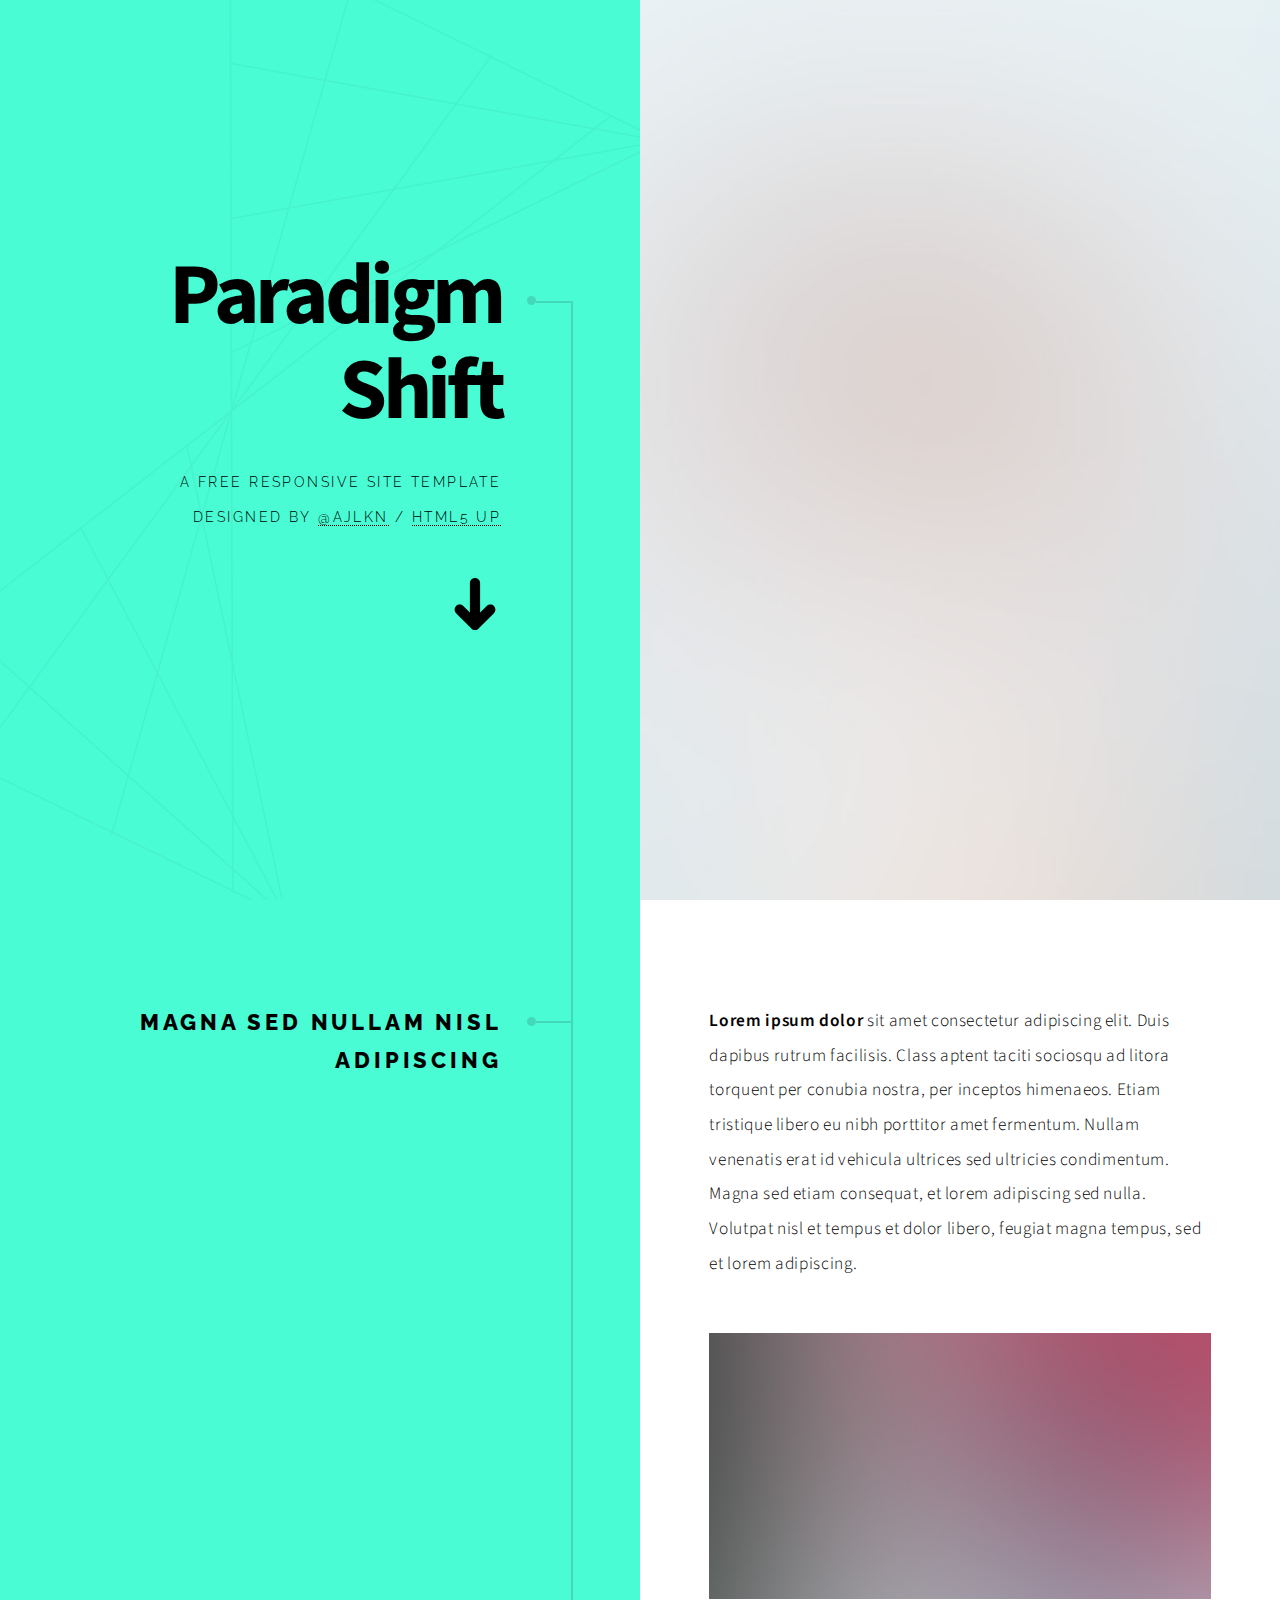
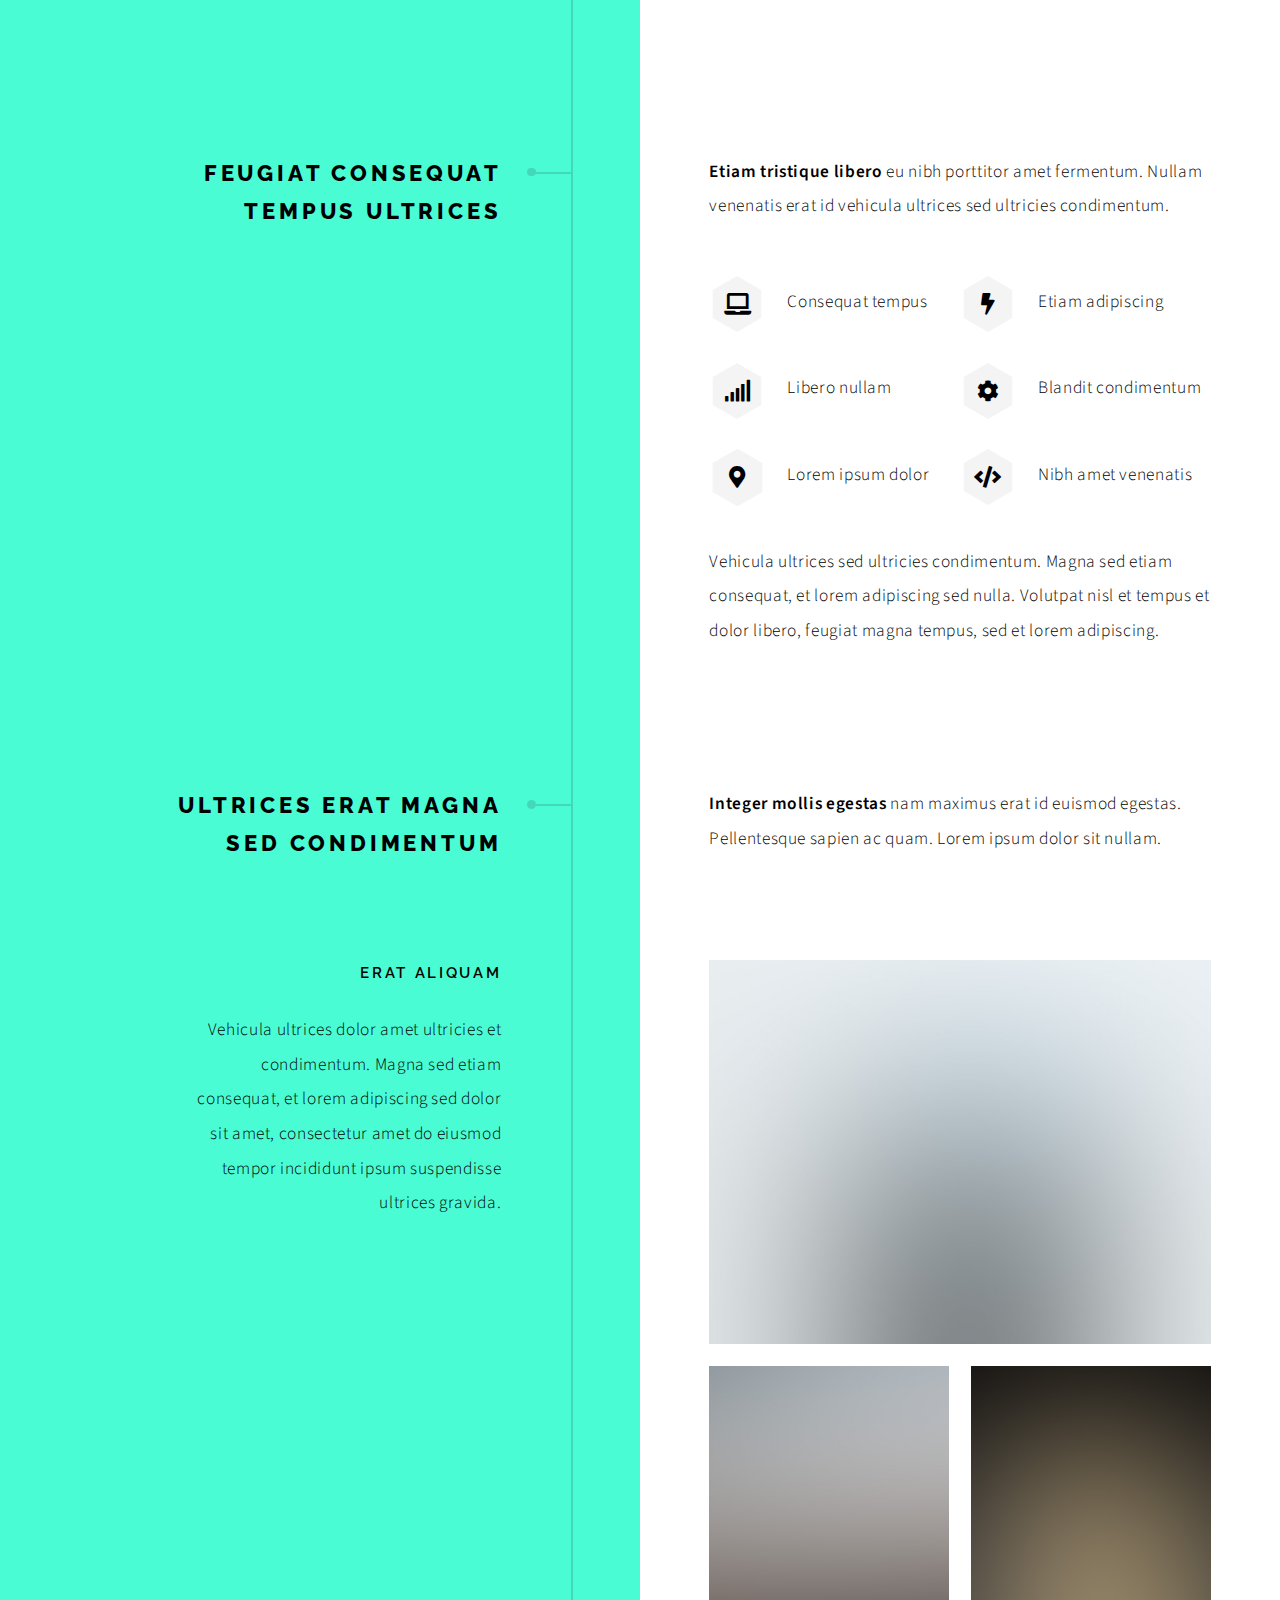
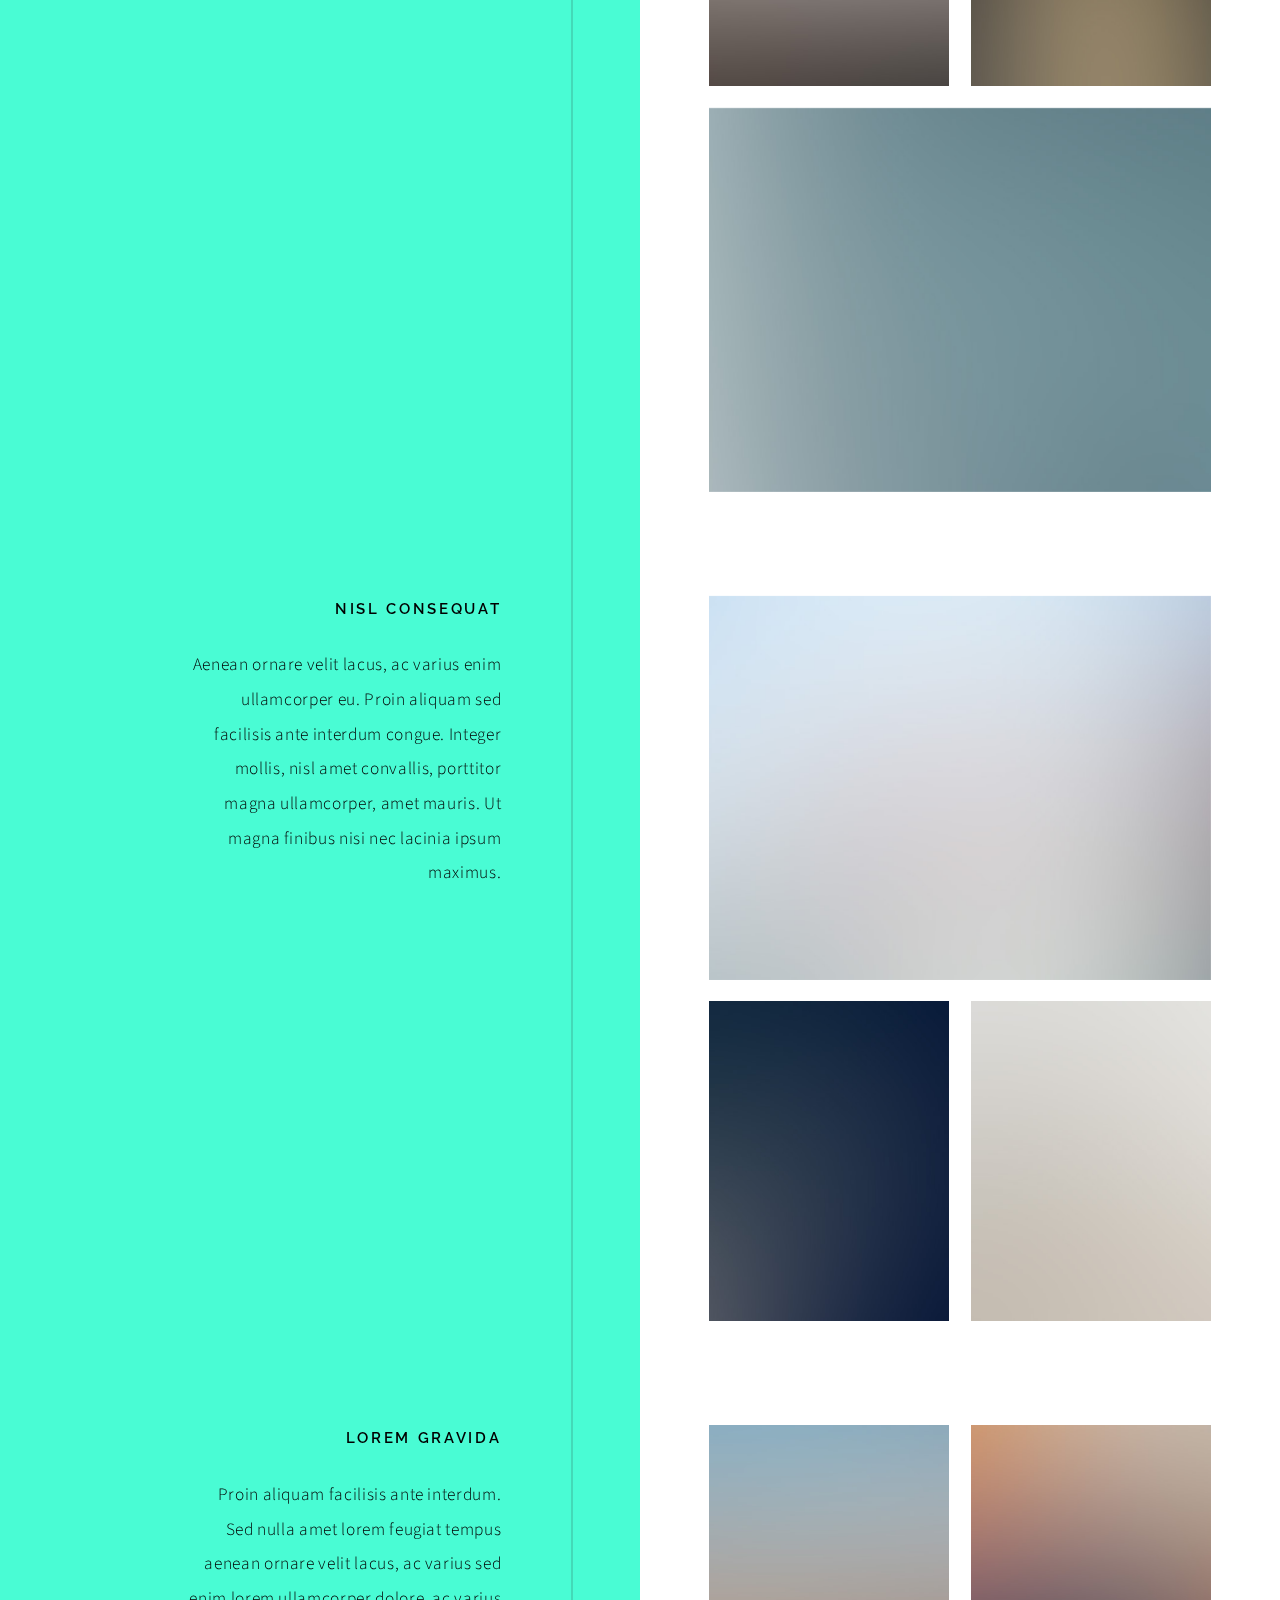
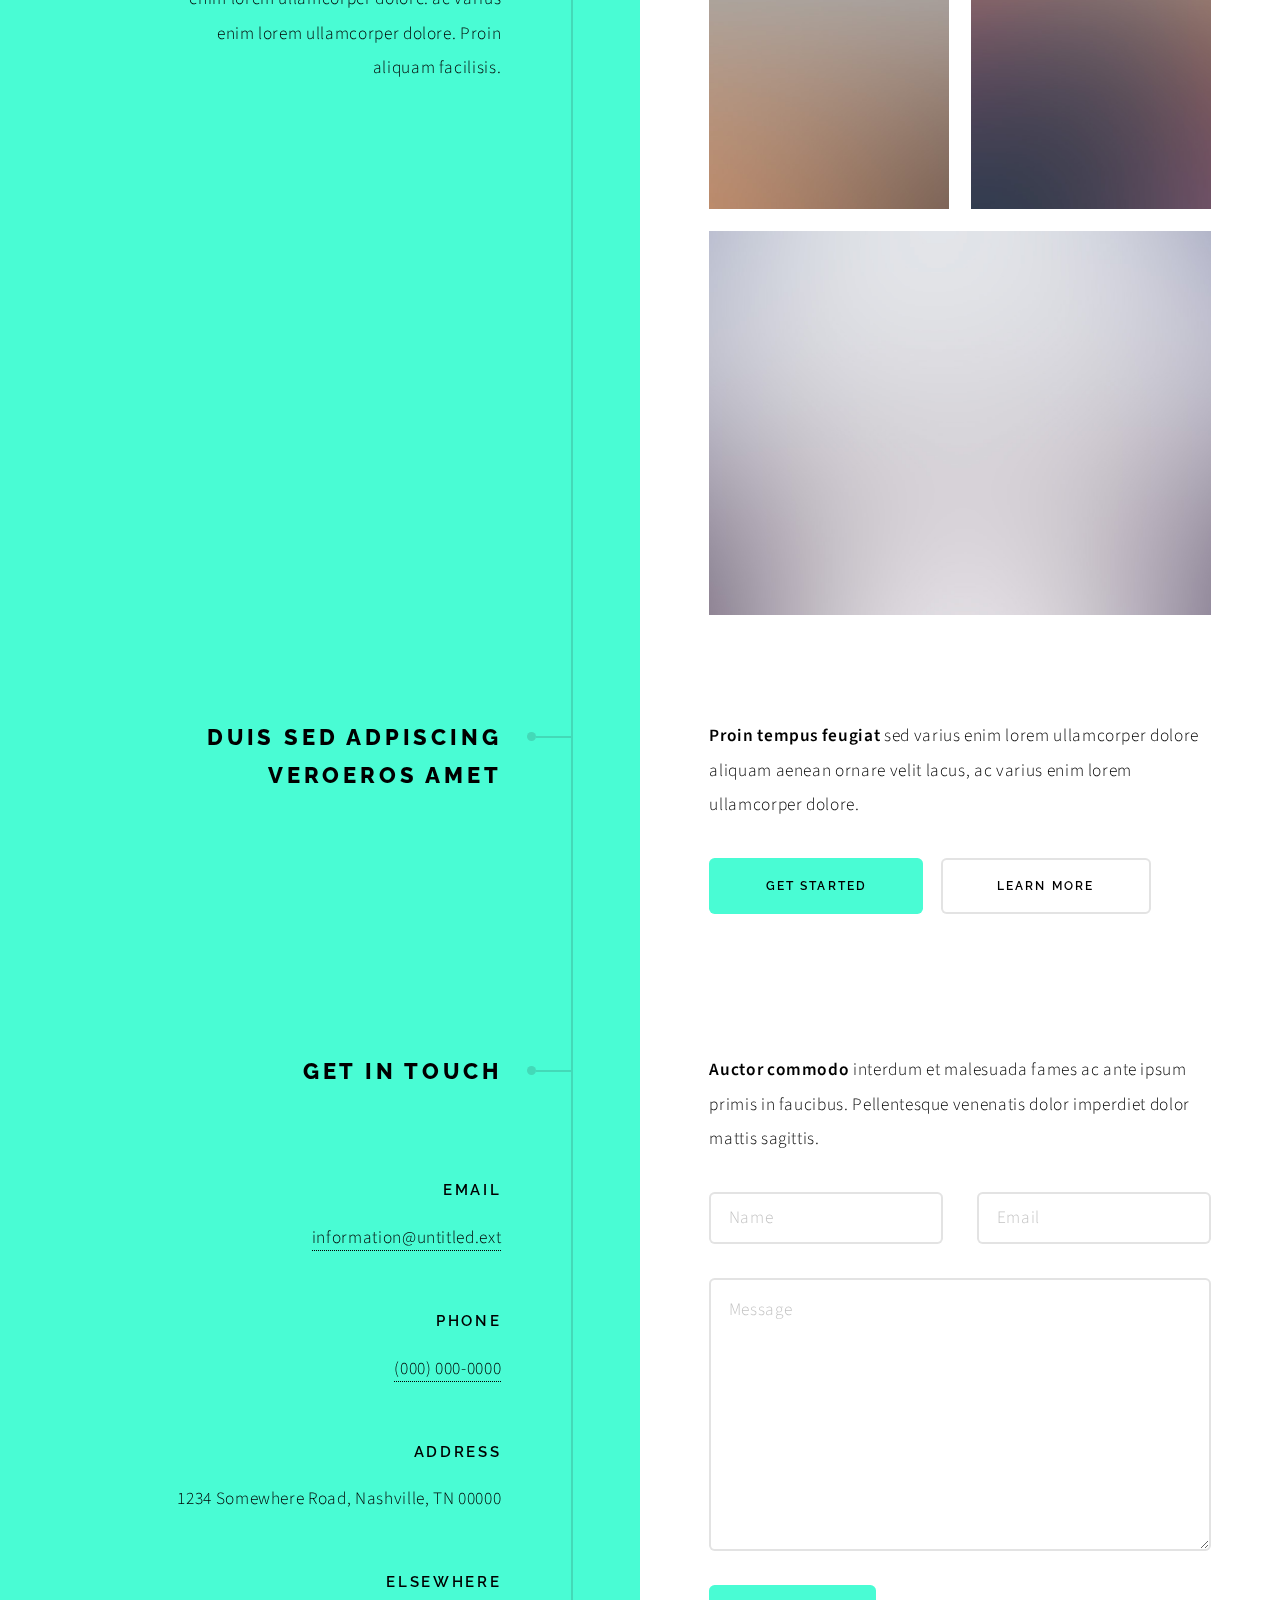
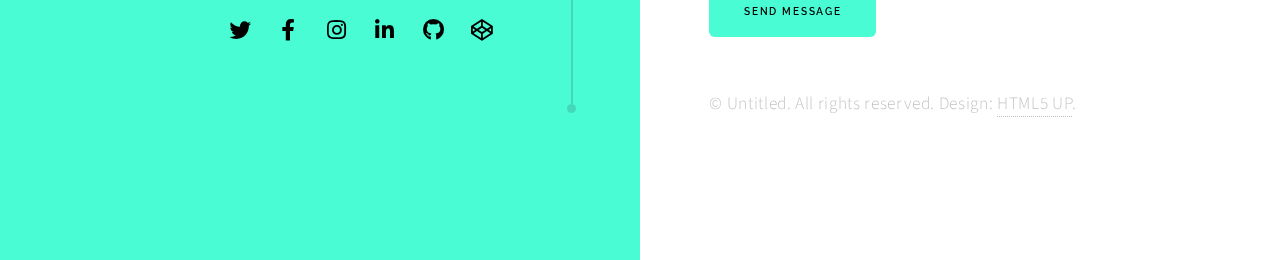
==== data_diri/index.html @ a1f4bd86 "some changes" ====
<!DOCTYPE HTML>
<!--
	Paradigm Shift by HTML5 UP
	html5up.net | @ajlkn
	Free for personal and commercial use under the CCA 3.0 license (html5up.net/license)
-->
<html>
	<head>
		<title>Paradigm Shift by HTML5 UP</title>
		<meta charset="utf-8" />
		<meta name="viewport" content="width=device-width, initial-scale=1, user-scalable=no" />
		<meta name="description" content="" />
		<meta name="keywords" content="" />
		<link rel="stylesheet" href="assets/css/main.css" />
	</head>
	<body class="is-preload">

		<!-- Wrapper -->
			<div id="wrapper">

				<!-- Intro -->
					<section class="intro">
						<header>
							<h1>Paradigm Shift</h1>
							<p>A free responsive site template designed by <a href="https://twitter.com/ajlkn">@ajlkn</a> / <a href="https://html5up.net">HTML5 UP</a></p>
							<ul class="actions">
								<li><a href="#first" class="arrow scrolly"><span class="label">Next</span></a></li>
							</ul>
						</header>
						<div class="content">
							<span class="image fill" data-position="center"><img src="images/pic01.jpg" alt="" /></span>
						</div>
					</section>

				<!-- Section -->
					<section id="first">
						<header>
							<h2>Magna sed nullam nisl adipiscing</h2>
						</header>
						<div class="content">
							<p><strong>Lorem ipsum dolor</strong> sit amet consectetur adipiscing elit. Duis dapibus rutrum facilisis. Class aptent taciti sociosqu ad litora torquent per conubia nostra, per inceptos himenaeos. Etiam tristique libero eu nibh porttitor amet fermentum. Nullam venenatis erat id vehicula ultrices sed ultricies condimentum. Magna sed etiam consequat, et lorem adipiscing sed nulla. Volutpat nisl et tempus et dolor libero, feugiat magna tempus, sed et lorem adipiscing.</p>
							<span class="image main"><img src="images/pic02.jpg" alt="" /></span>
						</div>
					</section>

				<!-- Section -->
					<section>
						<header>
							<h2>Feugiat consequat tempus ultrices</h2>
						</header>
						<div class="content">
							<p><strong>Etiam tristique libero</strong> eu nibh porttitor amet fermentum. Nullam venenatis erat id vehicula ultrices sed ultricies condimentum.</p>
							<ul class="feature-icons">
								<li class="icon solid fa-laptop">Consequat tempus</li>
								<li class="icon solid fa-bolt">Etiam adipiscing</li>
								<li class="icon solid fa-signal">Libero nullam</li>
								<li class="icon solid fa-cog">Blandit condimentum</li>
								<li class="icon solid fa-map-marker-alt">Lorem ipsum dolor</li>
								<li class="icon solid fa-code">Nibh amet venenatis</li>
							</ul>
							<p>Vehicula ultrices sed ultricies condimentum. Magna sed etiam consequat, et lorem adipiscing sed nulla. Volutpat nisl et tempus et dolor libero, feugiat magna tempus, sed et lorem adipiscing.</p>
						</div>
					</section>

				<!-- Section -->
					<section>
						<header>
							<h2>Ultrices erat magna sed condimentum</h2>
						</header>
						<div class="content">
							<p><strong>Integer mollis egestas</strong> nam maximus erat id euismod egestas. Pellentesque sapien ac quam. Lorem ipsum dolor sit nullam.</p>

							<!-- Section -->
								<section>
									<header>
										<h3>Erat aliquam</h3>
										<p>Vehicula ultrices dolor amet ultricies et condimentum. Magna sed etiam consequat, et lorem adipiscing sed dolor sit amet, consectetur amet do eiusmod tempor incididunt  ipsum suspendisse ultrices gravida.</p>
									</header>
									<div class="content">
										<div class="gallery">
											<a href="images/gallery/fulls/01.jpg" class="landscape"><img src="images/gallery/thumbs/01.jpg" alt="" /></a>
											<a href="images/gallery/fulls/02.jpg"><img src="images/gallery/thumbs/02.jpg" alt="" /></a>
											<a href="images/gallery/fulls/03.jpg"><img src="images/gallery/thumbs/03.jpg" alt="" /></a>
											<a href="images/gallery/fulls/04.jpg" class="landscape"><img src="images/gallery/thumbs/04.jpg" alt="" /></a>
										</div>
									</div>
								</section>

							<!-- Section -->
								<section>
									<header>
										<h3>Nisl consequat</h3>
										<p>Aenean ornare velit lacus, ac varius enim ullamcorper eu. Proin aliquam sed facilisis ante interdum congue. Integer mollis, nisl amet convallis, porttitor magna ullamcorper, amet mauris. Ut magna finibus nisi nec lacinia ipsum maximus.</p>
									</header>
									<div class="content">
										<div class="gallery">
											<a href="images/gallery/fulls/05.jpg" class="landscape"><img src="images/gallery/thumbs/05.jpg" alt="" /></a>
											<a href="images/gallery/fulls/06.jpg"><img src="images/gallery/thumbs/06.jpg" alt="" /></a>
											<a href="images/gallery/fulls/07.jpg"><img src="images/gallery/thumbs/07.jpg" alt="" /></a>
										</div>
									</div>
								</section>

							<!-- Section -->
								<section>
									<header>
										<h3>Lorem gravida</h3>
										<p>Proin aliquam facilisis ante interdum. Sed nulla amet lorem feugiat tempus aenean ornare velit lacus, ac varius sed enim lorem ullamcorper dolore.  ac varius enim lorem ullamcorper dolore. Proin aliquam facilisis.</p>
									</header>
									<div class="content">
										<div class="gallery">
											<a href="images/gallery/fulls/08.jpg" class="portrait"><img src="images/gallery/thumbs/08.jpg" alt="" /></a>
											<a href="images/gallery/fulls/09.jpg" class="portrait"><img src="images/gallery/thumbs/09.jpg" alt="" /></a>
											<a href="images/gallery/fulls/10.jpg" class="landscape"><img src="images/gallery/thumbs/10.jpg" alt="" /></a>
										</div>
									</div>
								</section>

						</div>
					</section>

				<!-- Section -->
					<section>
						<header>
							<h2>Duis sed adpiscing veroeros amet</h2>
						</header>
						<div class="content">
							<p><strong>Proin tempus feugiat</strong> sed varius enim lorem ullamcorper dolore aliquam aenean ornare velit lacus, ac varius enim lorem ullamcorper dolore.</p>
							<ul class="actions">
								<li><a href="#" class="button primary large">Get Started</a></li>
								<li><a href="#" class="button large">Learn More</a></li>
							</ul>
						</div>
					</section>

				<!-- Elements -->
				<!--
					<section>
						<header>
							<h2>Elements</h2>
						</header>
						<div class="content">

							<section>
								<header>
									<h3>Text</h3>
								</header>
								<div class="content">
									<p>This is <b>bold</b> and this is <strong>strong</strong>. This is <i>italic</i> and this is <em>emphasized</em>.
									This is <sup>superscript</sup> text and this is <sub>subscript</sub> text.
									This is <u>underlined</u> and this is code: <code>for (;;) { ... }</code>. Finally, <a href="#">this is a link</a>.</p>
									<hr />
									<h2>Heading Level 2</h2>
									<h3>Heading Level 3</h3>
									<h4>Heading Level 4</h4>
									<h5>Heading Level 5</h5>
									<hr />
									<h5>Blockquote</h5>
									<blockquote>Fringilla nisl. Donec accumsan interdum nisi, quis tincidunt felis sagittis eget tempus euismod. Vestibulum ante ipsum primis in faucibus vestibulum. Blandit adipiscing eu felis iaculis volutpat ac adipiscing accumsan faucibus. Vestibulum ante ipsum primis in faucibus lorem ipsum dolor sit amet nullam adipiscing eu felis.</blockquote>
									<h5>Preformatted</h5>
									<pre><code>i = 0;

while (!deck.isInOrder()) {
  print 'Iteration ' + i;
  deck.shuffle();
  i++;
}

print 'Sorted in ' + i + ' iterations.';</code></pre>
								</div>
							</section>

							<section>
								<header>
									<h3>Lists</h3>
								</header>
								<div class="content">

									<h4>Unordered</h4>
									<ul>
										<li>Dolor pulvinar etiam.</li>
										<li>Sagittis adipiscing.</li>
										<li>Felis enim feugiat.</li>
									</ul>

									<h4>Alternate</h4>
									<ul class="alt">
										<li>Dolor pulvinar etiam.</li>
										<li>Sagittis adipiscing.</li>
										<li>Felis enim feugiat.</li>
									</ul>

									<h4>Ordered</h4>
									<ol>
										<li>Dolor pulvinar etiam.</li>
										<li>Etiam vel felis viverra.</li>
										<li>Felis enim feugiat.</li>
										<li>Dolor pulvinar etiam.</li>
										<li>Etiam vel felis lorem.</li>
										<li>Felis enim et feugiat.</li>
									</ol>
									<h4>Icons</h4>
									<ul class="icons">
										<li><a href="#" class="icon brands fa-twitter"><span class="label">Twitter</span></a></li>
										<li><a href="#" class="icon brands fa-facebook-f"><span class="label">Facebook</span></a></li>
										<li><a href="#" class="icon brands fa-instagram"><span class="label">Instagram</span></a></li>
										<li><a href="#" class="icon brands fa-github"><span class="label">Github</span></a></li>
									</ul>

									<h4>Actions</h4>
									<ul class="actions">
										<li><a href="#" class="button primary">Default</a></li>
										<li><a href="#" class="button">Default</a></li>
									</ul>
									<ul class="actions stacked">
										<li><a href="#" class="button primary">Default</a></li>
										<li><a href="#" class="button">Default</a></li>
									</ul>
								</div>
							</section>

							<section>
								<header>
									<h3>Table</h3>
								</header>
								<div class="content">
									<h4>Default</h4>
									<div class="table-wrapper">
										<table>
											<thead>
												<tr>
													<th>Name</th>
													<th>Description</th>
													<th>Price</th>
												</tr>
											</thead>
											<tbody>
												<tr>
													<td>Item One</td>
													<td>Ante turpis integer aliquet porttitor.</td>
													<td>29.99</td>
												</tr>
												<tr>
													<td>Item Two</td>
													<td>Vis ac commodo adipiscing arcu aliquet.</td>
													<td>19.99</td>
												</tr>
												<tr>
													<td>Item Three</td>
													<td> Morbi faucibus arcu accumsan lorem.</td>
													<td>29.99</td>
												</tr>
												<tr>
													<td>Item Four</td>
													<td>Vitae integer tempus condimentum.</td>
													<td>19.99</td>
												</tr>
												<tr>
													<td>Item Five</td>
													<td>Ante turpis integer aliquet porttitor.</td>
													<td>29.99</td>
												</tr>
											</tbody>
											<tfoot>
												<tr>
													<td colspan="2"></td>
													<td>100.00</td>
												</tr>
											</tfoot>
										</table>
									</div>

									<h4>Alternate</h4>
									<div class="table-wrapper">
										<table class="alt">
											<thead>
												<tr>
													<th>Name</th>
													<th>Description</th>
													<th>Price</th>
												</tr>
											</thead>
											<tbody>
												<tr>
													<td>Item One</td>
													<td>Ante turpis integer aliquet porttitor.</td>
													<td>29.99</td>
												</tr>
												<tr>
													<td>Item Two</td>
													<td>Vis ac commodo adipiscing arcu aliquet.</td>
													<td>19.99</td>
												</tr>
												<tr>
													<td>Item Three</td>
													<td> Morbi faucibus arcu accumsan lorem.</td>
													<td>29.99</td>
												</tr>
												<tr>
													<td>Item Four</td>
													<td>Vitae integer tempus condimentum.</td>
													<td>19.99</td>
												</tr>
												<tr>
													<td>Item Five</td>
													<td>Ante turpis integer aliquet porttitor.</td>
													<td>29.99</td>
												</tr>
											</tbody>
											<tfoot>
												<tr>
													<td colspan="2"></td>
													<td>100.00</td>
												</tr>
											</tfoot>
										</table>
									</div>
								</div>
							</section>

							<section>
								<header>
									<h3>Buttons</h3>
								</header>
								<div class="content">
									<ul class="actions">
										<li><a href="#" class="button primary">Primary</a></li>
										<li><a href="#" class="button">Default</a></li>
									</ul>
									<ul class="actions">
										<li><a href="#" class="button large">Large</a></li>
										<li><a href="#" class="button">Default</a></li>
										<li><a href="#" class="button small">Small</a></li>
									</ul>
									<ul class="actions">
										<li><a href="#" class="button primary icon solid fa-download">Icon</a></li>
										<li><a href="#" class="button icon solid fa-download">Icon</a></li>
									</ul>
									<ul class="actions">
										<li><span class="button primary disabled">Disabled</span></li>
										<li><span class="button disabled">Disabled</span></li>
									</ul>
								</div>
							</section>

							<section>
								<header>
									<h3>Form</h3>
								</header>
								<div class="content">
									<form method="post" action="#">
										<div class="fields">
											<div class="field half">
												<label for="demo-name">Name</label>
												<input type="text" name="demo-name" id="demo-name" value="" placeholder="Jane Doe" />
											</div>
											<div class="field half">
												<label for="demo-email">Email</label>
												<input type="email" name="demo-email" id="demo-email" value="" placeholder="jane@untitled.tld" />
											</div>
											<div class="field">
												<label for="demo-category">Category</label>
												<select name="demo-category" id="demo-category">
													<option value="">-</option>
													<option value="1">Manufacturing</option>
													<option value="1">Shipping</option>
													<option value="1">Administration</option>
													<option value="1">Human Resources</option>
												</select>
											</div>
											<div class="field half">
												<input type="radio" id="demo-priority-low" name="demo-priority" checked>
												<label for="demo-priority-low">Low</label>
											</div>
											<div class="field half">
												<input type="radio" id="demo-priority-high" name="demo-priority">
												<label for="demo-priority-high">High</label>
											</div>
											<div class="field half">
												<input type="checkbox" id="demo-copy" name="demo-copy">
												<label for="demo-copy">Email me a copy</label>
											</div>
											<div class="field half">
												<input type="checkbox" id="demo-human" name="demo-human" checked>
												<label for="demo-human">Not a robot</label>
											</div>
											<div class="field">
												<label for="demo-message">Message</label>
												<textarea name="demo-message" id="demo-message" placeholder="Enter your message" rows="6"></textarea>
											</div>
										</div>
										<ul class="actions">
											<li><input type="submit" value="Send Message" class="primary" /></li>
											<li><input type="reset" value="Reset" /></li>
										</ul>
									</form>
								</div>
							</section>

						</div>
					</section>
				-->

				<!-- Section -->
					<section>
						<header>
							<h2>Get in touch</h2>
						</header>
						<div class="content">
							<p><strong>Auctor commodo</strong> interdum et malesuada fames ac ante ipsum primis in faucibus. Pellentesque venenatis dolor imperdiet dolor mattis sagittis.</p>
							<form>
								<div class="fields">
									<div class="field half">
										<input type="text" name="name" id="name" placeholder="Name" />
									</div>
									<div class="field half">
										<input type="email" name="email" id="email" placeholder="Email" />
									</div>
									<div class="field">
										<textarea name="message" id="message" placeholder="Message" rows="7"></textarea>
									</div>
								</div>
								<ul class="actions">
									<li><input type="submit" value="Send Message" class="button primary" /></li>
								</ul>
							</form>
						</div>
						<footer>
							<ul class="items">
								<li>
									<h3>Email</h3>
									<a href="#">information@untitled.ext</a>
								</li>
								<li>
									<h3>Phone</h3>
									<a href="#">(000) 000-0000</a>
								</li>
								<li>
									<h3>Address</h3>
									<span>1234 Somewhere Road, Nashville, TN 00000</span>
								</li>
								<li>
									<h3>Elsewhere</h3>
									<ul class="icons">
										<li><a href="#" class="icon brands fa-twitter"><span class="label">Twitter</span></a></li>
										<li><a href="#" class="icon brands fa-facebook-f"><span class="label">Facebook</span></a></li>
										<li><a href="#" class="icon brands fa-instagram"><span class="label">Instagram</span></a></li>
										<li><a href="#" class="icon brands fa-linkedin-in"><span class="label">LinkedIn</span></a></li>
										<li><a href="#" class="icon brands fa-github"><span class="label">GitHub</span></a></li>
										<li><a href="#" class="icon brands fa-codepen"><span class="label">Codepen</span></a></li>
									</ul>
								</li>
							</ul>
						</footer>
					</section>

				<!-- Copyright -->
					<div class="copyright">&copy; Untitled. All rights reserved. Design: <a href="https://html5up.net">HTML5 UP</a>.</div>

			</div>

		<!-- Scripts -->
			<script src="assets/js/jquery.min.js"></script>
			<script src="assets/js/jquery.scrolly.min.js"></script>
			<script src="assets/js/browser.min.js"></script>
			<script src="assets/js/breakpoints.min.js"></script>
			<script src="assets/js/util.js"></script>
			<script src="assets/js/main.js"></script>

	</body>
</html>
---- data_diri/assets/css/main.css ----
@import url(fontawesome-all.min.css);
@import url("https://fonts.googleapis.com/css?family=Source+Sans+Pro:300,600,700,300i,600i,700i|Raleway:600,800");

/*
	Paradigm Shift by HTML5 UP
	html5up.net | @ajlkn
	Free for personal and commercial use under the CCA 3.0 license (html5up.net/license)
*/

html, body, div, span, applet, object,
iframe, h1, h2, h3, h4, h5, h6, p, blockquote,
pre, a, abbr, acronym, address, big, cite,
code, del, dfn, em, img, ins, kbd, q, s, samp,
small, strike, strong, sub, sup, tt, var, b,
u, i, center, dl, dt, dd, ol, ul, li, fieldset,
form, label, legend, table, caption, tbody,
tfoot, thead, tr, th, td, article, aside,
canvas, details, embed, figure, figcaption,
footer, header, hgroup, menu, nav, output, ruby,
section, summary, time, mark, audio, video {
	margin: 0;
	padding: 0;
	border: 0;
	font-size: 100%;
	font: inherit;
	vertical-align: baseline;}

article, aside, details, figcaption, figure,
footer, header, hgroup, menu, nav, section {
	display: block;}

body {
	line-height: 1;
}

ol, ul {
	list-style: none;
}

blockquote, q {
	quotes: none;
}

	blockquote:before, blockquote:after, q:before, q:after {
		content: '';
		content: none;
	}

table {
	border-collapse: collapse;
	border-spacing: 0;
}

body {
	-webkit-text-size-adjust: none;
}

mark {
	background-color: transparent;
	color: inherit;
}

input::-moz-focus-inner {
	border: 0;
	padding: 0;
}

input, select, textarea {
	-moz-appearance: none;
	-webkit-appearance: none;
	-ms-appearance: none;
	appearance: none;
}

/* Basic */

	@-ms-viewport {
		width: device-width;
	}

	body {
		-ms-overflow-style: scrollbar;
	}

	@media screen and (max-width: 480px) {

		html, body {
			min-width: 320px;
		}

	}

	html {
		box-sizing: border-box;
	}

	*, *:before, *:after {
		box-sizing: inherit;
	}

	html {
		overflow-x: hidden;
	}

	body {
		background: #ffffff;
		overflow-x: hidden;
	}

		body.is-preload *, body.is-preload *:before, body.is-preload *:after {
			-moz-animation: none !important;
			-webkit-animation: none !important;
			-ms-animation: none !important;
			animation: none !important;
			-moz-transition: none !important;
			-webkit-transition: none !important;
			-ms-transition: none !important;
			transition: none !important;
		}

/* Typography */

	html {
		font-size: 18pt;
	}

		@media screen and (max-width: 1920px) {

			html {
				font-size: 13pt;
			}

		}

		@media screen and (max-width: 1152px) {

			html {
				font-size: 14pt;
			}

		}

		@media screen and (max-width: 736px) {

			html {
				font-size: 12pt;
			}

		}

		@media screen and (max-width: 480px) {

			html {
				font-size: 11pt;
			}

		}

	body {
		background-color: #ffffff;
		color: #000000;
	}

	body, input, select, textarea {
		color: #000000;
		font-family: "Source Sans Pro", Helvetica, sans-serif;
		font-size: 1rem;
		font-weight: 300;
		letter-spacing: 0.0375em;
		line-height: 2;
	}

	a {
		-moz-transition: border-bottom-color 0.25s ease-in-out;
		-webkit-transition: border-bottom-color 0.25s ease-in-out;
		-ms-transition: border-bottom-color 0.25s ease-in-out;
		transition: border-bottom-color 0.25s ease-in-out;
		text-decoration: none;
		color: #000000;
		border-bottom: dotted 1px;
	}

		a:hover {
			text-decoration: none;
			border-bottom-color: transparent;
		}

	strong, b {
		font-weight: 600;
		color: #000000;
	}

	em, i {
		font-style: italic;
	}

	p {
		margin: 0 0 2rem 0;
	}

	h1, h2, h3, h4, h5, h6 {
		color: #000000;
		font-family: "Raleway", Helvetica, sans-serif;
		font-weight: 600;
		letter-spacing: 0.175em;
		line-height: 1.75;
		margin: 0 0 1.5rem 0;
		text-transform: uppercase;
	}

		h1 a, h2 a, h3 a, h4 a, h5 a, h6 a {
			color: inherit;
			text-decoration: none;
		}

	h1 {
		font-family: "Source Sans Pro", Helvetica, sans-serif;
		font-size: 5rem;
		font-weight: 700;
		letter-spacing: -0.05em;
		line-height: 1.1;
		margin: 0 0 1.5rem 0;
		text-transform: none;
	}

	h2 {
		font-size: 1.25rem;
		font-weight: 800;
		margin: 0 0 2rem 0;
	}

	h3 {
		font-size: 0.875rem;
	}

	h4 {
		font-size: 0.875rem;
	}

	h5 {
		font-size: 0.75rem;
	}

	h6 {
		font-size: 0.625rem;
	}

	@media screen and (max-width: 736px) {

		h1 {
			font-size: 4.5rem;
			line-height: 1.1;
		}

		h2 {
			font-size: 1.25rem;
			line-height: 1.7;
		}

		h3 {
			font-size: 0.9rem;
		}

		h4 {
			font-size: 0.75rem;
		}

		h5 {
			font-size: 0.675rem;
		}

	}

	@media screen and (max-width: 360px) {

		h1 {
			font-size: 3.75rem;
		}

		h2 {
			font-size: 1.125rem;
		}

		h3 {
			font-size: 0.8rem;
		}

		h4 {
			font-size: 0.675rem;
		}

		h5 {
			font-size: 0.675rem;
		}

	}

	sub {
		font-size: 0.8rem;
		position: relative;
		top: 0.5rem;
	}

	sup {
		font-size: 0.8rem;
		position: relative;
		top: -0.5rem;
	}

	blockquote {
		border-left: solid 0.5rem rgba(144, 144, 144, 0.25);
		font-style: italic;
		margin: 0 0 2rem 0;
		padding: 1rem 0 1rem 2rem;
	}

	code {
		background: rgba(144, 144, 144, 0.1);
		border-radius: 0.325rem;
		font-family: "Courier New", monospace;
		font-size: 0.9rem;
		margin: 0 0.25rem;
		padding: 0.25rem 0.65rem;
	}

	pre {
		-webkit-overflow-scrolling: touch;
		font-family: "Courier New", monospace;
		font-size: 0.9rem;
		margin: 0 0 2rem 0;
		width: 100%;
	}

		pre code {
			display: block;
			line-height: 1.75;
			padding: 1rem 1.5rem;
			overflow-x: auto;
		}

	hr {
		border: 0;
		border-bottom: solid 2px rgba(144, 144, 144, 0.25);
		margin: 3rem 0;
	}

		hr.major {
			margin: 5rem 0;
		}

		@media screen and (max-width: 736px) {

			hr.major {
				margin: 3rem 0;
			}

		}

/* Row */

	.row {
		display: flex;
		flex-wrap: wrap;
		box-sizing: border-box;
		align-items: stretch;
	}

		.row > * {
			box-sizing: border-box;
		}

		.row.gtr-uniform > * > :last-child {
			margin-bottom: 0;
		}

		.row.aln-left {
			justify-content: flex-start;
		}

		.row.aln-center {
			justify-content: center;
		}

		.row.aln-right {
			justify-content: flex-end;
		}

		.row.aln-top {
			align-items: flex-start;
		}

		.row.aln-middle {
			align-items: center;
		}

		.row.aln-bottom {
			align-items: flex-end;
		}

		.row > .imp {
			order: -1;
		}

		.row > .col-1 {
			width: 8.33333%;
		}

		.row > .off-1 {
			margin-left: 8.33333%;
		}

		.row > .col-2 {
			width: 16.66667%;
		}

		.row > .off-2 {
			margin-left: 16.66667%;
		}

		.row > .col-3 {
			width: 25%;
		}

		.row > .off-3 {
			margin-left: 25%;
		}

		.row > .col-4 {
			width: 33.33333%;
		}

		.row > .off-4 {
			margin-left: 33.33333%;
		}

		.row > .col-5 {
			width: 41.66667%;
		}

		.row > .off-5 {
			margin-left: 41.66667%;
		}

		.row > .col-6 {
			width: 50%;
		}

		.row > .off-6 {
			margin-left: 50%;
		}

		.row > .col-7 {
			width: 58.33333%;
		}

		.row > .off-7 {
			margin-left: 58.33333%;
		}

		.row > .col-8 {
			width: 66.66667%;
		}

		.row > .off-8 {
			margin-left: 66.66667%;
		}

		.row > .col-9 {
			width: 75%;
		}

		.row > .off-9 {
			margin-left: 75%;
		}

		.row > .col-10 {
			width: 83.33333%;
		}

		.row > .off-10 {
			margin-left: 83.33333%;
		}

		.row > .col-11 {
			width: 91.66667%;
		}

		.row > .off-11 {
			margin-left: 91.66667%;
		}

		.row > .col-12 {
			width: 100%;
		}

		.row > .off-12 {
			margin-left: 100%;
		}

		.row.gtr-0 {
			margin-top: 0;
			margin-left: 0rem;
		}

			.row.gtr-0 > * {
				padding: 0 0 0 0rem;
			}

			.row.gtr-0.gtr-uniform {
				margin-top: 0rem;
			}

				.row.gtr-0.gtr-uniform > * {
					padding-top: 0rem;
				}

		.row.gtr-25 {
			margin-top: 0;
			margin-left: -0.5rem;
		}

			.row.gtr-25 > * {
				padding: 0 0 0 0.5rem;
			}

			.row.gtr-25.gtr-uniform {
				margin-top: -0.5rem;
			}

				.row.gtr-25.gtr-uniform > * {
					padding-top: 0.5rem;
				}

		.row.gtr-50 {
			margin-top: 0;
			margin-left: -1rem;
		}

			.row.gtr-50 > * {
				padding: 0 0 0 1rem;
			}

			.row.gtr-50.gtr-uniform {
				margin-top: -1rem;
			}

				.row.gtr-50.gtr-uniform > * {
					padding-top: 1rem;
				}

		.row {
			margin-top: 0;
			margin-left: -2rem;
		}

			.row > * {
				padding: 0 0 0 2rem;
			}

			.row.gtr-uniform {
				margin-top: -2rem;
			}

				.row.gtr-uniform > * {
					padding-top: 2rem;
				}

		.row.gtr-150 {
			margin-top: 0;
			margin-left: -3rem;
		}

			.row.gtr-150 > * {
				padding: 0 0 0 3rem;
			}

			.row.gtr-150.gtr-uniform {
				margin-top: -3rem;
			}

				.row.gtr-150.gtr-uniform > * {
					padding-top: 3rem;
				}

		.row.gtr-200 {
			margin-top: 0;
			margin-left: -4rem;
		}

			.row.gtr-200 > * {
				padding: 0 0 0 4rem;
			}

			.row.gtr-200.gtr-uniform {
				margin-top: -4rem;
			}

				.row.gtr-200.gtr-uniform > * {
					padding-top: 4rem;
				}

		@media screen and (max-width: 1920px) {

			.row {
				display: flex;
				flex-wrap: wrap;
				box-sizing: border-box;
				align-items: stretch;
			}

				.row > * {
					box-sizing: border-box;
				}

				.row.gtr-uniform > * > :last-child {
					margin-bottom: 0;
				}

				.row.aln-left {
					justify-content: flex-start;
				}

				.row.aln-center {
					justify-content: center;
				}

				.row.aln-right {
					justify-content: flex-end;
				}

				.row.aln-top {
					align-items: flex-start;
				}

				.row.aln-middle {
					align-items: center;
				}

				.row.aln-bottom {
					align-items: flex-end;
				}

				.row > .imp-xlarge {
					order: -1;
				}

				.row > .col-1-xlarge {
					width: 8.33333%;
				}

				.row > .off-1-xlarge {
					margin-left: 8.33333%;
				}

				.row > .col-2-xlarge {
					width: 16.66667%;
				}

				.row > .off-2-xlarge {
					margin-left: 16.66667%;
				}

				.row > .col-3-xlarge {
					width: 25%;
				}

				.row > .off-3-xlarge {
					margin-left: 25%;
				}

				.row > .col-4-xlarge {
					width: 33.33333%;
				}

				.row > .off-4-xlarge {
					margin-left: 33.33333%;
				}

				.row > .col-5-xlarge {
					width: 41.66667%;
				}

				.row > .off-5-xlarge {
					margin-left: 41.66667%;
				}

				.row > .col-6-xlarge {
					width: 50%;
				}

				.row > .off-6-xlarge {
					margin-left: 50%;
				}

				.row > .col-7-xlarge {
					width: 58.33333%;
				}

				.row > .off-7-xlarge {
					margin-left: 58.33333%;
				}

				.row > .col-8-xlarge {
					width: 66.66667%;
				}

				.row > .off-8-xlarge {
					margin-left: 66.66667%;
				}

				.row > .col-9-xlarge {
					width: 75%;
				}

				.row > .off-9-xlarge {
					margin-left: 75%;
				}

				.row > .col-10-xlarge {
					width: 83.33333%;
				}

				.row > .off-10-xlarge {
					margin-left: 83.33333%;
				}

				.row > .col-11-xlarge {
					width: 91.66667%;
				}

				.row > .off-11-xlarge {
					margin-left: 91.66667%;
				}

				.row > .col-12-xlarge {
					width: 100%;
				}

				.row > .off-12-xlarge {
					margin-left: 100%;
				}

				.row.gtr-0 {
					margin-top: 0;
					margin-left: 0rem;
				}

					.row.gtr-0 > * {
						padding: 0 0 0 0rem;
					}

					.row.gtr-0.gtr-uniform {
						margin-top: 0rem;
					}

						.row.gtr-0.gtr-uniform > * {
							padding-top: 0rem;
						}

				.row.gtr-25 {
					margin-top: 0;
					margin-left: -0.5rem;
				}

					.row.gtr-25 > * {
						padding: 0 0 0 0.5rem;
					}

					.row.gtr-25.gtr-uniform {
						margin-top: -0.5rem;
					}

						.row.gtr-25.gtr-uniform > * {
							padding-top: 0.5rem;
						}

				.row.gtr-50 {
					margin-top: 0;
					margin-left: -1rem;
				}

					.row.gtr-50 > * {
						padding: 0 0 0 1rem;
					}

					.row.gtr-50.gtr-uniform {
						margin-top: -1rem;
					}

						.row.gtr-50.gtr-uniform > * {
							padding-top: 1rem;
						}

				.row {
					margin-top: 0;
					margin-left: -2rem;
				}

					.row > * {
						padding: 0 0 0 2rem;
					}

					.row.gtr-uniform {
						margin-top: -2rem;
					}

						.row.gtr-uniform > * {
							padding-top: 2rem;
						}

				.row.gtr-150 {
					margin-top: 0;
					margin-left: -3rem;
				}

					.row.gtr-150 > * {
						padding: 0 0 0 3rem;
					}

					.row.gtr-150.gtr-uniform {
						margin-top: -3rem;
					}

						.row.gtr-150.gtr-uniform > * {
							padding-top: 3rem;
						}

				.row.gtr-200 {
					margin-top: 0;
					margin-left: -4rem;
				}

					.row.gtr-200 > * {
						padding: 0 0 0 4rem;
					}

					.row.gtr-200.gtr-uniform {
						margin-top: -4rem;
					}

						.row.gtr-200.gtr-uniform > * {
							padding-top: 4rem;
						}

		}

		@media screen and (max-width: 1280px) {

			.row {
				display: flex;
				flex-wrap: wrap;
				box-sizing: border-box;
				align-items: stretch;
			}

				.row > * {
					box-sizing: border-box;
				}

				.row.gtr-uniform > * > :last-child {
					margin-bottom: 0;
				}

				.row.aln-left {
					justify-content: flex-start;
				}

				.row.aln-center {
					justify-content: center;
				}

				.row.aln-right {
					justify-content: flex-end;
				}

				.row.aln-top {
					align-items: flex-start;
				}

				.row.aln-middle {
					align-items: center;
				}

				.row.aln-bottom {
					align-items: flex-end;
				}

				.row > .imp-large {
					order: -1;
				}

				.row > .col-1-large {
					width: 8.33333%;
				}

				.row > .off-1-large {
					margin-left: 8.33333%;
				}

				.row > .col-2-large {
					width: 16.66667%;
				}

				.row > .off-2-large {
					margin-left: 16.66667%;
				}

				.row > .col-3-large {
					width: 25%;
				}

				.row > .off-3-large {
					margin-left: 25%;
				}

				.row > .col-4-large {
					width: 33.33333%;
				}

				.row > .off-4-large {
					margin-left: 33.33333%;
				}

				.row > .col-5-large {
					width: 41.66667%;
				}

				.row > .off-5-large {
					margin-left: 41.66667%;
				}

				.row > .col-6-large {
					width: 50%;
				}

				.row > .off-6-large {
					margin-left: 50%;
				}

				.row > .col-7-large {
					width: 58.33333%;
				}

				.row > .off-7-large {
					margin-left: 58.33333%;
				}

				.row > .col-8-large {
					width: 66.66667%;
				}

				.row > .off-8-large {
					margin-left: 66.66667%;
				}

				.row > .col-9-large {
					width: 75%;
				}

				.row > .off-9-large {
					margin-left: 75%;
				}

				.row > .col-10-large {
					width: 83.33333%;
				}

				.row > .off-10-large {
					margin-left: 83.33333%;
				}

				.row > .col-11-large {
					width: 91.66667%;
				}

				.row > .off-11-large {
					margin-left: 91.66667%;
				}

				.row > .col-12-large {
					width: 100%;
				}

				.row > .off-12-large {
					margin-left: 100%;
				}

				.row.gtr-0 {
					margin-top: 0;
					margin-left: 0rem;
				}

					.row.gtr-0 > * {
						padding: 0 0 0 0rem;
					}

					.row.gtr-0.gtr-uniform {
						margin-top: 0rem;
					}

						.row.gtr-0.gtr-uniform > * {
							padding-top: 0rem;
						}

				.row.gtr-25 {
					margin-top: 0;
					margin-left: -0.375rem;
				}

					.row.gtr-25 > * {
						padding: 0 0 0 0.375rem;
					}

					.row.gtr-25.gtr-uniform {
						margin-top: -0.375rem;
					}

						.row.gtr-25.gtr-uniform > * {
							padding-top: 0.375rem;
						}

				.row.gtr-50 {
					margin-top: 0;
					margin-left: -0.75rem;
				}

					.row.gtr-50 > * {
						padding: 0 0 0 0.75rem;
					}

					.row.gtr-50.gtr-uniform {
						margin-top: -0.75rem;
					}

						.row.gtr-50.gtr-uniform > * {
							padding-top: 0.75rem;
						}

				.row {
					margin-top: 0;
					margin-left: -1.5rem;
				}

					.row > * {
						padding: 0 0 0 1.5rem;
					}

					.row.gtr-uniform {
						margin-top: -1.5rem;
					}

						.row.gtr-uniform > * {
							padding-top: 1.5rem;
						}

				.row.gtr-150 {
					margin-top: 0;
					margin-left: -2.25rem;
				}

					.row.gtr-150 > * {
						padding: 0 0 0 2.25rem;
					}

					.row.gtr-150.gtr-uniform {
						margin-top: -2.25rem;
					}

						.row.gtr-150.gtr-uniform > * {
							padding-top: 2.25rem;
						}

				.row.gtr-200 {
					margin-top: 0;
					margin-left: -3rem;
				}

					.row.gtr-200 > * {
						padding: 0 0 0 3rem;
					}

					.row.gtr-200.gtr-uniform {
						margin-top: -3rem;
					}

						.row.gtr-200.gtr-uniform > * {
							padding-top: 3rem;
						}

		}

		@media screen and (max-width: 1152px) {

			.row {
				display: flex;
				flex-wrap: wrap;
				box-sizing: border-box;
				align-items: stretch;
			}

				.row > * {
					box-sizing: border-box;
				}

				.row.gtr-uniform > * > :last-child {
					margin-bottom: 0;
				}

				.row.aln-left {
					justify-content: flex-start;
				}

				.row.aln-center {
					justify-content: center;
				}

				.row.aln-right {
					justify-content: flex-end;
				}

				.row.aln-top {
					align-items: flex-start;
				}

				.row.aln-middle {
					align-items: center;
				}

				.row.aln-bottom {
					align-items: flex-end;
				}

				.row > .imp-medium {
					order: -1;
				}

				.row > .col-1-medium {
					width: 8.33333%;
				}

				.row > .off-1-medium {
					margin-left: 8.33333%;
				}

				.row > .col-2-medium {
					width: 16.66667%;
				}

				.row > .off-2-medium {
					margin-left: 16.66667%;
				}

				.row > .col-3-medium {
					width: 25%;
				}

				.row > .off-3-medium {
					margin-left: 25%;
				}

				.row > .col-4-medium {
					width: 33.33333%;
				}

				.row > .off-4-medium {
					margin-left: 33.33333%;
				}

				.row > .col-5-medium {
					width: 41.66667%;
				}

				.row > .off-5-medium {
					margin-left: 41.66667%;
				}

				.row > .col-6-medium {
					width: 50%;
				}

				.row > .off-6-medium {
					margin-left: 50%;
				}

				.row > .col-7-medium {
					width: 58.33333%;
				}

				.row > .off-7-medium {
					margin-left: 58.33333%;
				}

				.row > .col-8-medium {
					width: 66.66667%;
				}

				.row > .off-8-medium {
					margin-left: 66.66667%;
				}

				.row > .col-9-medium {
					width: 75%;
				}

				.row > .off-9-medium {
					margin-left: 75%;
				}

				.row > .col-10-medium {
					width: 83.33333%;
				}

				.row > .off-10-medium {
					margin-left: 83.33333%;
				}

				.row > .col-11-medium {
					width: 91.66667%;
				}

				.row > .off-11-medium {
					margin-left: 91.66667%;
				}

				.row > .col-12-medium {
					width: 100%;
				}

				.row > .off-12-medium {
					margin-left: 100%;
				}

				.row.gtr-0 {
					margin-top: 0;
					margin-left: 0rem;
				}

					.row.gtr-0 > * {
						padding: 0 0 0 0rem;
					}

					.row.gtr-0.gtr-uniform {
						margin-top: 0rem;
					}

						.row.gtr-0.gtr-uniform > * {
							padding-top: 0rem;
						}

				.row.gtr-25 {
					margin-top: 0;
					margin-left: -0.375rem;
				}

					.row.gtr-25 > * {
						padding: 0 0 0 0.375rem;
					}

					.row.gtr-25.gtr-uniform {
						margin-top: -0.375rem;
					}

						.row.gtr-25.gtr-uniform > * {
							padding-top: 0.375rem;
						}

				.row.gtr-50 {
					margin-top: 0;
					margin-left: -0.75rem;
				}

					.row.gtr-50 > * {
						padding: 0 0 0 0.75rem;
					}

					.row.gtr-50.gtr-uniform {
						margin-top: -0.75rem;
					}

						.row.gtr-50.gtr-uniform > * {
							padding-top: 0.75rem;
						}

				.row {
					margin-top: 0;
					margin-left: -1.5rem;
				}

					.row > * {
						padding: 0 0 0 1.5rem;
					}

					.row.gtr-uniform {
						margin-top: -1.5rem;
					}

						.row.gtr-uniform > * {
							padding-top: 1.5rem;
						}

				.row.gtr-150 {
					margin-top: 0;
					margin-left: -2.25rem;
				}

					.row.gtr-150 > * {
						padding: 0 0 0 2.25rem;
					}

					.row.gtr-150.gtr-uniform {
						margin-top: -2.25rem;
					}

						.row.gtr-150.gtr-uniform > * {
							padding-top: 2.25rem;
						}

				.row.gtr-200 {
					margin-top: 0;
					margin-left: -3rem;
				}

					.row.gtr-200 > * {
						padding: 0 0 0 3rem;
					}

					.row.gtr-200.gtr-uniform {
						margin-top: -3rem;
					}

						.row.gtr-200.gtr-uniform > * {
							padding-top: 3rem;
						}

		}

		@media screen and (max-width: 736px) {

			.row {
				display: flex;
				flex-wrap: wrap;
				box-sizing: border-box;
				align-items: stretch;
			}

				.row > * {
					box-sizing: border-box;
				}

				.row.gtr-uniform > * > :last-child {
					margin-bottom: 0;
				}

				.row.aln-left {
					justify-content: flex-start;
				}

				.row.aln-center {
					justify-content: center;
				}

				.row.aln-right {
					justify-content: flex-end;
				}

				.row.aln-top {
					align-items: flex-start;
				}

				.row.aln-middle {
					align-items: center;
				}

				.row.aln-bottom {
					align-items: flex-end;
				}

				.row > .imp-small {
					order: -1;
				}

				.row > .col-1-small {
					width: 8.33333%;
				}

				.row > .off-1-small {
					margin-left: 8.33333%;
				}

				.row > .col-2-small {
					width: 16.66667%;
				}

				.row > .off-2-small {
					margin-left: 16.66667%;
				}

				.row > .col-3-small {
					width: 25%;
				}

				.row > .off-3-small {
					margin-left: 25%;
				}

				.row > .col-4-small {
					width: 33.33333%;
				}

				.row > .off-4-small {
					margin-left: 33.33333%;
				}

				.row > .col-5-small {
					width: 41.66667%;
				}

				.row > .off-5-small {
					margin-left: 41.66667%;
				}

				.row > .col-6-small {
					width: 50%;
				}

				.row > .off-6-small {
					margin-left: 50%;
				}

				.row > .col-7-small {
					width: 58.33333%;
				}

				.row > .off-7-small {
					margin-left: 58.33333%;
				}

				.row > .col-8-small {
					width: 66.66667%;
				}

				.row > .off-8-small {
					margin-left: 66.66667%;
				}

				.row > .col-9-small {
					width: 75%;
				}

				.row > .off-9-small {
					margin-left: 75%;
				}

				.row > .col-10-small {
					width: 83.33333%;
				}

				.row > .off-10-small {
					margin-left: 83.33333%;
				}

				.row > .col-11-small {
					width: 91.66667%;
				}

				.row > .off-11-small {
					margin-left: 91.66667%;
				}

				.row > .col-12-small {
					width: 100%;
				}

				.row > .off-12-small {
					margin-left: 100%;
				}

				.row.gtr-0 {
					margin-top: 0;
					margin-left: 0rem;
				}

					.row.gtr-0 > * {
						padding: 0 0 0 0rem;
					}

					.row.gtr-0.gtr-uniform {
						margin-top: 0rem;
					}

						.row.gtr-0.gtr-uniform > * {
							padding-top: 0rem;
						}

				.row.gtr-25 {
					margin-top: 0;
					margin-left: -0.3125rem;
				}

					.row.gtr-25 > * {
						padding: 0 0 0 0.3125rem;
					}

					.row.gtr-25.gtr-uniform {
						margin-top: -0.3125rem;
					}

						.row.gtr-25.gtr-uniform > * {
							padding-top: 0.3125rem;
						}

				.row.gtr-50 {
					margin-top: 0;
					margin-left: -0.625rem;
				}

					.row.gtr-50 > * {
						padding: 0 0 0 0.625rem;
					}

					.row.gtr-50.gtr-uniform {
						margin-top: -0.625rem;
					}

						.row.gtr-50.gtr-uniform > * {
							padding-top: 0.625rem;
						}

				.row {
					margin-top: 0;
					margin-left: -1.25rem;
				}

					.row > * {
						padding: 0 0 0 1.25rem;
					}

					.row.gtr-uniform {
						margin-top: -1.25rem;
					}

						.row.gtr-uniform > * {
							padding-top: 1.25rem;
						}

				.row.gtr-150 {
					margin-top: 0;
					margin-left: -1.875rem;
				}

					.row.gtr-150 > * {
						padding: 0 0 0 1.875rem;
					}

					.row.gtr-150.gtr-uniform {
						margin-top: -1.875rem;
					}

						.row.gtr-150.gtr-uniform > * {
							padding-top: 1.875rem;
						}

				.row.gtr-200 {
					margin-top: 0;
					margin-left: -2.5rem;
				}

					.row.gtr-200 > * {
						padding: 0 0 0 2.5rem;
					}

					.row.gtr-200.gtr-uniform {
						margin-top: -2.5rem;
					}

						.row.gtr-200.gtr-uniform > * {
							padding-top: 2.5rem;
						}

		}

		@media screen and (max-width: 480px) {

			.row {
				display: flex;
				flex-wrap: wrap;
				box-sizing: border-box;
				align-items: stretch;
			}

				.row > * {
					box-sizing: border-box;
				}

				.row.gtr-uniform > * > :last-child {
					margin-bottom: 0;
				}

				.row.aln-left {
					justify-content: flex-start;
				}

				.row.aln-center {
					justify-content: center;
				}

				.row.aln-right {
					justify-content: flex-end;
				}

				.row.aln-top {
					align-items: flex-start;
				}

				.row.aln-middle {
					align-items: center;
				}

				.row.aln-bottom {
					align-items: flex-end;
				}

				.row > .imp-xsmall {
					order: -1;
				}

				.row > .col-1-xsmall {
					width: 8.33333%;
				}

				.row > .off-1-xsmall {
					margin-left: 8.33333%;
				}

				.row > .col-2-xsmall {
					width: 16.66667%;
				}

				.row > .off-2-xsmall {
					margin-left: 16.66667%;
				}

				.row > .col-3-xsmall {
					width: 25%;
				}

				.row > .off-3-xsmall {
					margin-left: 25%;
				}

				.row > .col-4-xsmall {
					width: 33.33333%;
				}

				.row > .off-4-xsmall {
					margin-left: 33.33333%;
				}

				.row > .col-5-xsmall {
					width: 41.66667%;
				}

				.row > .off-5-xsmall {
					margin-left: 41.66667%;
				}

				.row > .col-6-xsmall {
					width: 50%;
				}

				.row > .off-6-xsmall {
					margin-left: 50%;
				}

				.row > .col-7-xsmall {
					width: 58.33333%;
				}

				.row > .off-7-xsmall {
					margin-left: 58.33333%;
				}

				.row > .col-8-xsmall {
					width: 66.66667%;
				}

				.row > .off-8-xsmall {
					margin-left: 66.66667%;
				}

				.row > .col-9-xsmall {
					width: 75%;
				}

				.row > .off-9-xsmall {
					margin-left: 75%;
				}

				.row > .col-10-xsmall {
					width: 83.33333%;
				}

				.row > .off-10-xsmall {
					margin-left: 83.33333%;
				}

				.row > .col-11-xsmall {
					width: 91.66667%;
				}

				.row > .off-11-xsmall {
					margin-left: 91.66667%;
				}

				.row > .col-12-xsmall {
					width: 100%;
				}

				.row > .off-12-xsmall {
					margin-left: 100%;
				}

				.row.gtr-0 {
					margin-top: 0;
					margin-left: 0rem;
				}

					.row.gtr-0 > * {
						padding: 0 0 0 0rem;
					}

					.row.gtr-0.gtr-uniform {
						margin-top: 0rem;
					}

						.row.gtr-0.gtr-uniform > * {
							padding-top: 0rem;
						}

				.row.gtr-25 {
					margin-top: 0;
					margin-left: -0.3125rem;
				}

					.row.gtr-25 > * {
						padding: 0 0 0 0.3125rem;
					}

					.row.gtr-25.gtr-uniform {
						margin-top: -0.3125rem;
					}

						.row.gtr-25.gtr-uniform > * {
							padding-top: 0.3125rem;
						}

				.row.gtr-50 {
					margin-top: 0;
					margin-left: -0.625rem;
				}

					.row.gtr-50 > * {
						padding: 0 0 0 0.625rem;
					}

					.row.gtr-50.gtr-uniform {
						margin-top: -0.625rem;
					}

						.row.gtr-50.gtr-uniform > * {
							padding-top: 0.625rem;
						}

				.row {
					margin-top: 0;
					margin-left: -1.25rem;
				}

					.row > * {
						padding: 0 0 0 1.25rem;
					}

					.row.gtr-uniform {
						margin-top: -1.25rem;
					}

						.row.gtr-uniform > * {
							padding-top: 1.25rem;
						}

				.row.gtr-150 {
					margin-top: 0;
					margin-left: -1.875rem;
				}

					.row.gtr-150 > * {
						padding: 0 0 0 1.875rem;
					}

					.row.gtr-150.gtr-uniform {
						margin-top: -1.875rem;
					}

						.row.gtr-150.gtr-uniform > * {
							padding-top: 1.875rem;
						}

				.row.gtr-200 {
					margin-top: 0;
					margin-left: -2.5rem;
				}

					.row.gtr-200 > * {
						padding: 0 0 0 2.5rem;
					}

					.row.gtr-200.gtr-uniform {
						margin-top: -2.5rem;
					}

						.row.gtr-200.gtr-uniform > * {
							padding-top: 2.5rem;
						}

		}

/* Box */

	.box {
		border: solid 2px rgba(144, 144, 144, 0.25);
		border-radius: 0.325rem;
		margin-bottom: 2rem;
		padding: 1.5rem;
	}

		.box > :last-child {
			margin-bottom: 0;
		}

		.box.alt {
			border: 0;
			border-radius: 0;
			padding: 0;
		}

/* Button */

	input[type="submit"],
	input[type="reset"],
	input[type="button"],
	button,
	.button {
		-moz-appearance: none;
		-webkit-appearance: none;
		-ms-appearance: none;
		appearance: none;
		-moz-transition: background-color 0.25s ease-in-out, box-shadow 0.25s ease-in-out, color 0.25s ease-in-out;
		-webkit-transition: background-color 0.25s ease-in-out, box-shadow 0.25s ease-in-out, color 0.25s ease-in-out;
		-ms-transition: background-color 0.25s ease-in-out, box-shadow 0.25s ease-in-out, color 0.25s ease-in-out;
		transition: background-color 0.25s ease-in-out, box-shadow 0.25s ease-in-out, color 0.25s ease-in-out;
		background-color: transparent;
		border-radius: 0.325rem;
		border: 0;
		box-shadow: inset 0 0 0 2px rgba(144, 144, 144, 0.25);
		color: #000000 !important;
		cursor: pointer;
		display: inline-block;
		font-family: "Raleway", Helvetica, sans-serif;
		font-size: 0.6rem;
		font-weight: 600;
		height: 3rem;
		letter-spacing: 0.175em;
		line-height: 3rem;
		padding: 0 2rem;
		text-align: center;
		text-decoration: none;
		text-transform: uppercase;
		white-space: nowrap;
	}

		input[type="submit"]:hover,
		input[type="reset"]:hover,
		input[type="button"]:hover,
		button:hover,
		.button:hover {
			box-shadow: inset 0 0 0 2px #2ee4bb;
			color: #2ee4bb !important;
		}

		input[type="submit"]:active,
		input[type="reset"]:active,
		input[type="button"]:active,
		button:active,
		.button:active {
			background-color: rgba(73, 252, 212, 0.25);
			box-shadow: inset 0 0 0 2px #2ee4bb;
			color: #2ee4bb !important;
		}

		input[type="submit"].small,
		input[type="reset"].small,
		input[type="button"].small,
		button.small,
		.button.small {
			font-size: 0.5rem;
			height: 2.25rem;
			line-height: 2.25rem;
			padding: 0 1.25rem;
		}

		input[type="submit"].large,
		input[type="reset"].large,
		input[type="button"].large,
		button.large,
		.button.large {
			font-size: 0.7rem;
			height: 3.2625rem;
			line-height: 3.2625rem;
			padding: 0 3.25rem;
		}

		input[type="submit"].wide,
		input[type="reset"].wide,
		input[type="button"].wide,
		button.wide,
		.button.wide {
			min-width: 13rem;
		}

		input[type="submit"].icon:before,
		input[type="reset"].icon:before,
		input[type="button"].icon:before,
		button.icon:before,
		.button.icon:before {
			margin-right: 0.5rem;
		}

		input[type="submit"].fit,
		input[type="reset"].fit,
		input[type="button"].fit,
		button.fit,
		.button.fit {
			width: 100%;
		}

		input[type="submit"].disabled, input[type="submit"]:disabled,
		input[type="reset"].disabled,
		input[type="reset"]:disabled,
		input[type="button"].disabled,
		input[type="button"]:disabled,
		button.disabled,
		button:disabled,
		.button.disabled,
		.button:disabled {
			pointer-events: none;
			opacity: 0.25;
		}

		input[type="submit"].primary,
		input[type="reset"].primary,
		input[type="button"].primary,
		button.primary,
		.button.primary {
			background-color: #49fcd4;
			box-shadow: none;
			color: #000000 !important;
		}

			input[type="submit"].primary:hover,
			input[type="reset"].primary:hover,
			input[type="button"].primary:hover,
			button.primary:hover,
			.button.primary:hover {
				background-color: #93ffe7;
			}

			input[type="submit"].primary:active,
			input[type="reset"].primary:active,
			input[type="button"].primary:active,
			button.primary:active,
			.button.primary:active {
				background-color: #44f2cb;
			}

		@media screen and (max-width: 736px) {

			input[type="submit"],
			input[type="reset"],
			input[type="button"],
			button,
			.button {
				font-size: 0.7rem;
				height: 3.3rem;
				line-height: 3.3rem;
			}

				input[type="submit"].large,
				input[type="reset"].large,
				input[type="button"].large,
				button.large,
				.button.large {
					font-size: 0.8rem;
					height: 3.75rem;
					line-height: 3.75rem;
				}

				input[type="submit"].small,
				input[type="reset"].small,
				input[type="button"].small,
				button.small,
				.button.small {
					font-size: 0.6rem;
					height: 3rem;
					line-height: 3rem;
				}

		}

/* Form */

	form {
		margin: 0 0 2rem 0;
	}

		form > :last-child {
			margin-bottom: 0;
		}

		form > .fields {
			display: -moz-flex;
			display: -webkit-flex;
			display: -ms-flex;
			display: flex;
			-moz-flex-wrap: wrap;
			-webkit-flex-wrap: wrap;
			-ms-flex-wrap: wrap;
			flex-wrap: wrap;
			margin: -2rem 0 2rem -2rem;
			width: calc(100% + 4rem);
		}

			form > .fields > .field {
				-moz-flex-grow: 0;
				-webkit-flex-grow: 0;
				-ms-flex-grow: 0;
				flex-grow: 0;
				-moz-flex-shrink: 0;
				-webkit-flex-shrink: 0;
				-ms-flex-shrink: 0;
				flex-shrink: 0;
				padding: 2rem 0 0 2rem;
				width: calc(100% - 2rem);
			}

				form > .fields > .field > :last-child {
					margin-bottom: 0;
				}

				form > .fields > .field.half {
					width: calc(50% - 1rem);
				}

				form > .fields > .field.third {
					width: calc(100%/3 - 0.66667rem);
				}

				form > .fields > .field.quarter {
					width: calc(25% - 0.5rem);
				}

		@media screen and (max-width: 480px) {

			form > .fields {
				margin: -1.5rem 0 2rem -1.5rem;
				width: calc(100% + 3rem);
			}

				form > .fields > .field {
					padding: 1.5rem 0 0 1.5rem;
					width: calc(100% - 1.5rem);
				}

					form > .fields > .field.half {
						width: calc(100% - 1.5rem);
					}

					form > .fields > .field.third {
						width: calc(100% - 1.5rem);
					}

					form > .fields > .field.quarter {
						width: calc(100% - 1.5rem);
					}

		}

	input[type="text"],
	input[type="password"],
	input[type="email"],
	input[type="tel"],
	input[type="search"],
	input[type="url"],
	select,
	textarea {
		-moz-appearance: none;
		-webkit-appearance: none;
		-ms-appearance: none;
		appearance: none;
		border-radius: 0.325rem;
		border: solid 2px rgba(144, 144, 144, 0.25);
		color: inherit;
		display: block;
		outline: 0;
		padding: 0 1rem;
		text-decoration: none;
		width: 100%;
	}

		input[type="text"]:invalid,
		input[type="password"]:invalid,
		input[type="email"]:invalid,
		input[type="tel"]:invalid,
		input[type="search"]:invalid,
		input[type="url"]:invalid,
		select:invalid,
		textarea:invalid {
			box-shadow: none;
		}

		input[type="text"]:focus,
		input[type="password"]:focus,
		input[type="email"]:focus,
		input[type="tel"]:focus,
		input[type="search"]:focus,
		input[type="url"]:focus,
		select:focus,
		textarea:focus {
			border-color: #2ee4bb;
		}

	label {
		color: #000000;
		display: block;
		font-family: "Raleway", Helvetica, sans-serif;
		font-size: 0.75rem;
		font-weight: 600;
		letter-spacing: 0.175em;
		line-height: 1.75;
		margin: 0 0 1rem 0;
		text-transform: uppercase;
	}

	input[type="text"],
	input[type="password"],
	input[type="email"],
	input[type="tel"],
	input[type="search"],
	input[type="url"] {
		height: 3rem;
	}

	select {
		background-image: url("data:image/svg+xml;charset=utf8,%3Csvg xmlns='http://www.w3.org/2000/svg' width='40' height='40' preserveAspectRatio='none' viewBox='0 0 40 40'%3E%3Cpath d='M9.4,12.3l10.4,10.4l10.4-10.4c0.2-0.2,0.5-0.4,0.9-0.4c0.3,0,0.6,0.1,0.9,0.4l3.3,3.3c0.2,0.2,0.4,0.5,0.4,0.9 c0,0.4-0.1,0.6-0.4,0.9L20.7,31.9c-0.2,0.2-0.5,0.4-0.9,0.4c-0.3,0-0.6-0.1-0.9-0.4L4.3,17.3c-0.2-0.2-0.4-0.5-0.4-0.9 c0-0.4,0.1-0.6,0.4-0.9l3.3-3.3c0.2-0.2,0.5-0.4,0.9-0.4S9.1,12.1,9.4,12.3z' fill='rgba(144, 144, 144, 0.25)' /%3E%3C/svg%3E");
		background-position: calc(100% - 1rem) center;
		background-repeat: no-repeat;
		background-size: 1.25rem;
		height: 3rem;
		padding-right: 3rem;
		text-overflow: ellipsis;
	}

		select option {
			background-color: #ffffff;
			color: #000000;
		}

		select:focus::-ms-value {
			background-color: transparent;
		}

		select::-ms-expand {
			display: none;
		}

	textarea {
		padding: 0.75rem 1rem;
	}

	input[type="checkbox"],
	input[type="radio"] {
		-moz-appearance: none;
		-webkit-appearance: none;
		-ms-appearance: none;
		appearance: none;
		display: block;
		float: left;
		margin-right: -2rem;
		opacity: 0;
		width: 1rem;
		z-index: -1;
	}

		input[type="checkbox"] + label,
		input[type="radio"] + label {
			text-decoration: none;
			color: #000000;
			cursor: pointer;
			display: inline-block;
			font-family: "Source Sans Pro", Helvetica, sans-serif;
			font-size: 1rem;
			font-weight: 300;
			letter-spacing: 0.0375em;
			padding-left: 2.675rem;
			padding-right: 0.875rem;
			position: relative;
			text-transform: none;
		}

			input[type="checkbox"] + label:before,
			input[type="radio"] + label:before {
				-moz-osx-font-smoothing: grayscale;
				-webkit-font-smoothing: antialiased;
				display: inline-block;
				font-style: normal;
				font-variant: normal;
				text-rendering: auto;
				line-height: 1;
				text-transform: none !important;
				font-family: 'Font Awesome 5 Free';
				font-weight: 900;
			}

			input[type="checkbox"] + label:before,
			input[type="radio"] + label:before {
				border-radius: 0.325rem;
				border: solid 2px rgba(144, 144, 144, 0.25);
				content: '';
				display: inline-block;
				font-size: 0.8rem;
				height: 2.25rem;
				left: 0;
				line-height: 2.25rem;
				position: absolute;
				text-align: center;
				top: -0.15rem;
				width: 2.25rem;
			}

		input[type="checkbox"]:checked + label:before,
		input[type="radio"]:checked + label:before {
			content: '\f00c';
			background-color: #49fcd4;
			border-color: #49fcd4;
			color: #ffffff;
		}

		input[type="checkbox"]:focus + label:before,
		input[type="radio"]:focus + label:before {
			border-color: #49fcd4;
			box-shadow: 0 0 0 1px #49fcd4;
		}

	input[type="checkbox"] + label:before {
		border-radius: 0.325rem;
	}

	input[type="radio"] + label:before {
		border-radius: 100%;
	}

	::-webkit-input-placeholder {
		opacity: 1.0;
		color: rgba(0, 0, 0, 0.25) !important;
	}

	:-moz-placeholder {
		opacity: 1.0;
		color: rgba(0, 0, 0, 0.25) !important;
	}

	::-moz-placeholder {
		opacity: 1.0;
		color: rgba(0, 0, 0, 0.25) !important;
	}

	:-ms-input-placeholder {
		opacity: 1.0;
		color: rgba(0, 0, 0, 0.25) !important;
	}

	@media screen and (max-width: 736px) {

		label {
			font-size: 0.675rem;
		}

		input[type="checkbox"] + label,
		input[type="radio"] + label {
			font-size: 1rem;
		}

	}

	@media screen and (max-width: 360px) {

		label {
			font-size: 0.675rem;
		}

		input[type="checkbox"] + label,
		input[type="radio"] + label {
			font-size: 1rem;
		}

	}

/* Icon */

	.icon {
		text-decoration: none;
		border-bottom: none;
		position: relative;
	}

		.icon:before {
			-moz-osx-font-smoothing: grayscale;
			-webkit-font-smoothing: antialiased;
			display: inline-block;
			font-style: normal;
			font-variant: normal;
			text-rendering: auto;
			line-height: 1;
			text-transform: none !important;
			font-family: 'Font Awesome 5 Free';
			font-weight: 400;
		}

		.icon > .label {
			display: none;
		}

		.icon.solid:before {
			font-weight: 900;
		}

		.icon.brands:before {
			font-family: 'Font Awesome 5 Brands';
		}

/* Image */

	.image {
		border: 0;
		display: inline-block;
		position: relative;
	}

		.image img {
			display: block;
		}

		.image[data-position] img {
			-moz-object-fit: cover;
			-webkit-object-fit: cover;
			-ms-object-fit: cover;
			object-fit: cover;
			display: block;
			position: absolute;
			top: 0;
			left: 0;
			width: 100%;
			height: 100%;
		}

		.image[data-position="top left"] img {
			-moz-object-position: top left;
			-webkit-object-position: top left;
			-ms-object-position: top left;
			object-position: top left;
		}

		.image[data-position="top"] img {
			-moz-object-position: top;
			-webkit-object-position: top;
			-ms-object-position: top;
			object-position: top;
		}

		.image[data-position="top right"] img {
			-moz-object-position: top right;
			-webkit-object-position: top right;
			-ms-object-position: top right;
			object-position: top right;
		}

		.image[data-position="right"] img {
			-moz-object-position: right;
			-webkit-object-position: right;
			-ms-object-position: right;
			object-position: right;
		}

		.image[data-position="bottom right"] img {
			-moz-object-position: bottom right;
			-webkit-object-position: bottom right;
			-ms-object-position: bottom right;
			object-position: bottom right;
		}

		.image[data-position="bottom"] img {
			-moz-object-position: bottom;
			-webkit-object-position: bottom;
			-ms-object-position: bottom;
			object-position: bottom;
		}

		.image[data-position="bottom left"] img {
			-moz-object-position: bottom left;
			-webkit-object-position: bottom left;
			-ms-object-position: bottom left;
			object-position: bottom left;
		}

		.image[data-position="left"] img {
			-moz-object-position: left;
			-webkit-object-position: left;
			-ms-object-position: left;
			object-position: left;
		}

		.image[data-position="center"] img {
			-moz-object-position: center;
			-webkit-object-position: center;
			-ms-object-position: center;
			object-position: center;
		}

		.image[data-position="25% 25%"] img {
			-moz-object-position: 25% 25%;
			-webkit-object-position: 25% 25%;
			-ms-object-position: 25% 25%;
			object-position: 25% 25%;
		}

		.image[data-position="75% 25%"] img {
			-moz-object-position: 75% 25%;
			-webkit-object-position: 75% 25%;
			-ms-object-position: 75% 25%;
			object-position: 75% 25%;
		}

		.image[data-position="75% 75%"] img {
			-moz-object-position: 75% 75%;
			-webkit-object-position: 75% 75%;
			-ms-object-position: 75% 75%;
			object-position: 75% 75%;
		}

		.image[data-position="25% 75%"] img {
			-moz-object-position: 25% 75%;
			-webkit-object-position: 25% 75%;
			-ms-object-position: 25% 75%;
			object-position: 25% 75%;
		}

		.image.left, .image.right {
			max-width: 40%;
		}

			.image.left img, .image.right img {
				width: 100%;
			}

		.image.left {
			float: left;
			margin: 0 2rem 2rem 0;
			top: 0.25rem;
		}

		.image.right {
			float: right;
			margin: 0 0 2rem 2rem;
			top: 0.25rem;
		}

		.image.fit {
			display: block;
			margin: 0 0 2rem 0;
			width: 100%;
		}

			.image.fit img {
				width: 100%;
			}

		.image.main {
			display: block;
			margin: 3rem 0;
			width: 100%;
		}

			.image.main img {
				width: 100%;
			}

			.image.main:first-child {
				margin-top: 0;
			}

		.image.fill {
			height: 100%;
			left: 0;
			position: absolute;
			top: 0;
			width: 100%;
		}

			.image.fill img {
				height: 100%;
				left: 0;
				position: absolute;
				top: 0;
				width: 100%;
			}

/* List */

	ol {
		list-style: decimal;
		margin: 0 0 2rem 0;
		padding-left: 1.25rem;
	}

		ol li {
			padding-left: 0.25rem;
		}

	ul {
		list-style: disc;
		margin: 0 0 2rem 0;
		padding-left: 1rem;
	}

		ul li {
			padding-left: 0.325rem;
		}

		ul.alt {
			list-style: none;
			padding-left: 0;
		}

			ul.alt > li {
				border-top: solid 1px rgba(144, 144, 144, 0.25);
				padding: 0.75rem 0;
			}

				ul.alt > li:first-child {
					border-top: 0;
					padding-top: 0;
				}

				ul.alt > li:last-child {
					padding-bottom: 0;
				}

		ul.items {
			list-style: none;
			padding-left: 0;
		}

			ul.items > li {
				padding-left: 0;
				margin: 0 0 3rem 0;
			}

				ul.items > li > h3 {
					margin: 0 0 1rem 0;
				}

				ul.items > li > :last-child {
					margin-bottom: 0;
				}

				ul.items > li:last-child {
					margin-bottom: 0;
				}

		@media screen and (max-width: 736px) {

			ul.items > li {
				margin: 0 0 2rem 0;
			}

		}

	dl {
		margin: 0 0 2rem 0;
	}

		dl dt {
			display: block;
			font-weight: 600;
			margin: 0 0 1rem 0;
		}

		dl dd {
			margin-left: 1.5rem;
		}

/* Actions */

	ul.actions {
		display: -moz-flex;
		display: -webkit-flex;
		display: -ms-flex;
		display: flex;
		cursor: default;
		list-style: none;
		margin-left: -1rem;
		padding-left: 0;
	}

		ul.actions li {
			padding: 0 0 0 1rem;
			vertical-align: middle;
		}

		ul.actions.special {
			-moz-justify-content: center;
			-webkit-justify-content: center;
			-ms-justify-content: center;
			justify-content: center;
			width: 100%;
			margin-left: 0;
		}

			ul.actions.special li:first-child {
				padding-left: 0;
			}

		ul.actions.stacked {
			-moz-flex-direction: column;
			-webkit-flex-direction: column;
			-ms-flex-direction: column;
			flex-direction: column;
			margin-left: 0;
		}

			ul.actions.stacked li {
				padding: 1.3rem 0 0 0;
			}

				ul.actions.stacked li:first-child {
					padding-top: 0;
				}

		ul.actions.fit {
			width: calc(100% + 1rem);
		}

			ul.actions.fit li {
				-moz-flex-grow: 1;
				-webkit-flex-grow: 1;
				-ms-flex-grow: 1;
				flex-grow: 1;
				-moz-flex-shrink: 1;
				-webkit-flex-shrink: 1;
				-ms-flex-shrink: 1;
				flex-shrink: 1;
				width: 100%;
			}

				ul.actions.fit li > * {
					width: 100%;
				}

			ul.actions.fit.stacked {
				width: 100%;
			}

		@media screen and (max-width: 480px) {

			ul.actions:not(.fixed) {
				-moz-flex-direction: column;
				-webkit-flex-direction: column;
				-ms-flex-direction: column;
				flex-direction: column;
				margin-left: 0;
				width: 100% !important;
			}

				ul.actions:not(.fixed) li {
					-moz-flex-grow: 1;
					-webkit-flex-grow: 1;
					-ms-flex-grow: 1;
					flex-grow: 1;
					-moz-flex-shrink: 1;
					-webkit-flex-shrink: 1;
					-ms-flex-shrink: 1;
					flex-shrink: 1;
					padding: 1rem 0 0 0;
					text-align: center;
					width: 100%;
				}

					ul.actions:not(.fixed) li > * {
						width: 100%;
					}

					ul.actions:not(.fixed) li:first-child {
						padding-top: 0;
					}

					ul.actions:not(.fixed) li input[type="submit"],
					ul.actions:not(.fixed) li input[type="reset"],
					ul.actions:not(.fixed) li input[type="button"],
					ul.actions:not(.fixed) li button,
					ul.actions:not(.fixed) li .button {
						width: 100%;
					}

						ul.actions:not(.fixed) li input[type="submit"].icon:before,
						ul.actions:not(.fixed) li input[type="reset"].icon:before,
						ul.actions:not(.fixed) li input[type="button"].icon:before,
						ul.actions:not(.fixed) li button.icon:before,
						ul.actions:not(.fixed) li .button.icon:before {
							margin-left: -0.5rem;
						}

		}

/* Icons */

	ul.icons {
		cursor: default;
		list-style: none;
		padding-left: 0;
	}

		ul.icons li {
			display: inline-block;
		}

			ul.icons li:last-child {
				padding-right: 0;
			}

			ul.icons li .icon {
				-moz-transition: background-color 0.25s ease-in-out;
				-webkit-transition: background-color 0.25s ease-in-out;
				-ms-transition: background-color 0.25s ease-in-out;
				transition: background-color 0.25s ease-in-out;
				width: 2.25rem;
				height: 2.25rem;
				text-align: center;
				line-height: 2.25rem;
				border-radius: 2.25rem;
				display: inline-block;
			}

				ul.icons li .icon:before {
					font-size: 1.25rem;
				}

				ul.icons li .icon:hover {
					background-color: rgba(144, 144, 144, 0.1);
				}

/* Table */

	.table-wrapper {
		-webkit-overflow-scrolling: touch;
		overflow-x: auto;
	}

	table {
		margin: 0 0 2rem 0;
		width: 100%;
	}

		table tbody tr {
			border: solid 1px rgba(144, 144, 144, 0.25);
			border-left: 0;
			border-right: 0;
		}

			table tbody tr:nth-child(2n + 1) {
				background-color: rgba(144, 144, 144, 0.1);
			}

		table td {
			padding: 0.75rem 0.75rem;
		}

		table th {
			color: #000000;
			font-size: 0.9rem;
			font-weight: 600;
			padding: 0 0.75rem 0.75rem 0.75rem;
			text-align: left;
		}

		table thead {
			border-bottom: solid 2px rgba(144, 144, 144, 0.25);
		}

		table tfoot {
			border-top: solid 2px rgba(144, 144, 144, 0.25);
		}

		table.alt {
			border-collapse: separate;
		}

			table.alt tbody tr td {
				border: solid 1px rgba(144, 144, 144, 0.25);
				border-left-width: 0;
				border-top-width: 0;
			}

				table.alt tbody tr td:first-child {
					border-left-width: 1px;
				}

			table.alt tbody tr:first-child td {
				border-top-width: 1px;
			}

			table.alt thead {
				border-bottom: 0;
			}

			table.alt tfoot {
				border-top: 0;
			}

/* Arrow */

	a.arrow {
		border-bottom: 0;
		display: inline-block;
		height: 4rem;
		position: relative;
		width: 6rem;
	}

		a.arrow .label {
			display: none;
		}

		a.arrow:before {
			background-image: url("data:image/svg+xml;charset=utf8,%3Csvg xmlns='http://www.w3.org/2000/svg' x='0px' y='0px' viewBox='0 0 512 512'%3E%3Cpath d='M442.53,346.28L293.65,495.16c-0.33,0.33-0.7,0.62-1.05,0.94c-9.16,9.77-22.15,15.9-36.6,15.9 c-14.44,0-27.43-6.13-36.59-15.88c-0.35-0.33-0.72-0.62-1.06-0.96L69.47,346.28c-19.62-19.62-19.62-51.44,0-71.05 c19.62-19.62,51.43-19.62,71.06,0l65.23,65.23V50.24C205.76,22.5,228.25,0,256,0s50.24,22.5,50.24,50.24v290.21l65.23-65.23 c19.62-19.62,51.43-19.62,71.05,0C462.15,294.84,462.15,326.66,442.53,346.28z' fill='%23000000' /%3E%3C/svg%3E");
			background-position: center;
			background-repeat: no-repeat;
			background-size: contain;
			content: '';
			display: inline-block;
			height: 100%;
			position: relative;
			width: 3rem;
		}

/* Gallery */

	@-moz-keyframes gallery-modal-spinner {
		0% {
			-moz-transform: rotate(0deg);
			-webkit-transform: rotate(0deg);
			-ms-transform: rotate(0deg);
			transform: rotate(0deg);
		}

		100% {
			-moz-transform: rotate(360deg);
			-webkit-transform: rotate(360deg);
			-ms-transform: rotate(360deg);
			transform: rotate(360deg);
		}
	}

	@-webkit-keyframes gallery-modal-spinner {
		0% {
			-moz-transform: rotate(0deg);
			-webkit-transform: rotate(0deg);
			-ms-transform: rotate(0deg);
			transform: rotate(0deg);
		}

		100% {
			-moz-transform: rotate(360deg);
			-webkit-transform: rotate(360deg);
			-ms-transform: rotate(360deg);
			transform: rotate(360deg);
		}
	}

	@-ms-keyframes gallery-modal-spinner {
		0% {
			-moz-transform: rotate(0deg);
			-webkit-transform: rotate(0deg);
			-ms-transform: rotate(0deg);
			transform: rotate(0deg);
		}

		100% {
			-moz-transform: rotate(360deg);
			-webkit-transform: rotate(360deg);
			-ms-transform: rotate(360deg);
			transform: rotate(360deg);
		}
	}

	@keyframes gallery-modal-spinner {
		0% {
			-moz-transform: rotate(0deg);
			-webkit-transform: rotate(0deg);
			-ms-transform: rotate(0deg);
			transform: rotate(0deg);
		}

		100% {
			-moz-transform: rotate(360deg);
			-webkit-transform: rotate(360deg);
			-ms-transform: rotate(360deg);
			transform: rotate(360deg);
		}
	}

	.gallery {
		display: flex;
		flex-wrap: wrap;
		margin: -1.25rem 0 0 -1.25rem;
		width: calc(100% + 1.25rem);
	}

		.gallery a {
			border-bottom: 0;
			display: block;
			margin: 1.25rem 0 0 1.25rem;
			outline: 0;
			position: relative;
			width: calc(50% - 1.25rem);
		}

			.gallery a img {
				display: block;
				height: 25vw;
				min-height: 18rem;
				object-fit: cover;
				object-position: center;
				width: 100%;
			}

			.gallery a.landscape {
				width: 100%;
			}

				.gallery a.landscape img {
					height: 30vw;
				}

			.gallery a.portrait img {
				height: 30vw;
			}

		.gallery .modal {
			display: -moz-flex;
			display: -webkit-flex;
			display: -ms-flex;
			display: flex;
			-moz-align-items: center;
			-webkit-align-items: center;
			-ms-align-items: center;
			align-items: center;
			-moz-justify-content: center;
			-webkit-justify-content: center;
			-ms-justify-content: center;
			justify-content: center;
			pointer-events: none;
			-moz-user-select: none;
			-webkit-user-select: none;
			-ms-user-select: none;
			user-select: none;
			-moz-transition: opacity 0.5s ease, visibility 0.5s, z-index 0.5s;
			-webkit-transition: opacity 0.5s ease, visibility 0.5s, z-index 0.5s;
			-ms-transition: opacity 0.5s ease, visibility 0.5s, z-index 0.5s;
			transition: opacity 0.5s ease, visibility 0.5s, z-index 0.5s;
			-webkit-tap-highlight-color: rgba(0, 0, 0, 0);
			background-color: rgba(255, 255, 255, 0.875);
			height: 100%;
			left: 0;
			opacity: 0;
			outline: 0;
			position: fixed;
			top: 0;
			visibility: none;
			width: 100%;
			z-index: 0;
		}

			.gallery .modal:before {
				-moz-animation: gallery-modal-spinner 1s infinite linear;
				-webkit-animation: gallery-modal-spinner 1s infinite linear;
				-ms-animation: gallery-modal-spinner 1s infinite linear;
				animation: gallery-modal-spinner 1s infinite linear;
				-moz-transition: opacity 0.25s ease;
				-webkit-transition: opacity 0.25s ease;
				-ms-transition: opacity 0.25s ease;
				transition: opacity 0.25s ease;
				-moz-transition-delay: 0.5s;
				-webkit-transition-delay: 0.5s;
				-ms-transition-delay: 0.5s;
				transition-delay: 0.5s;
				background-image: url("data:image/svg+xml;charset=utf8,%3Csvg xmlns='http://www.w3.org/2000/svg' xmlns:xlink='http://www.w3.org/1999/xlink' width='96px' height='96px' viewBox='0 0 96 96' zoomAndPan='disable'%3E%3Cstyle%3Ecircle %7Bfill: transparent%3B stroke: %23000000%3B stroke-width: 2px%3B %7D%3C/style%3E%3Cdefs%3E%3CclipPath id='corner'%3E%3Cpolygon points='0,0 48,0 48,48 96,48 96,96 0,96' /%3E%3C/clipPath%3E%3C/defs%3E%3Cg clip-path='url(%23corner)'%3E%3Ccircle cx='48' cy='48' r='32'/%3E%3C/g%3E%3C/svg%3E");
				background-position: center;
				background-repeat: no-repeat;
				background-size: 4rem;
				content: '';
				display: block;
				height: 4rem;
				left: 50%;
				margin: -2rem 0 0 -2rem;
				opacity: 0;
				position: absolute;
				top: 50%;
				width: 4rem;
			}

			.gallery .modal:after {
				background-image: url("data:image/svg+xml;charset=utf8,%3Csvg xmlns='http://www.w3.org/2000/svg' xmlns:xlink='http://www.w3.org/1999/xlink' width='64px' height='64px' viewBox='0 0 64 64' zoomAndPan='disable'%3E%3Cstyle%3Eline %7Bstroke: %23000000%3Bstroke-width: 2px%3B%7D%3C/style%3E%3Cline x1='20' y1='20' x2='44' y2='44' /%3E%3Cline x1='20' y1='44' x2='44' y2='20' /%3E%3C/svg%3E");
				background-position: center;
				background-repeat: no-repeat;
				background-size: 3rem;
				content: '';
				cursor: pointer;
				display: block;
				height: 4rem;
				position: absolute;
				right: 0.5rem;
				top: 0.5rem;
				width: 4rem;
			}

			.gallery .modal .inner {
				-moz-transform: translateY(0.75rem);
				-webkit-transform: translateY(0.75rem);
				-ms-transform: translateY(0.75rem);
				transform: translateY(0.75rem);
				-moz-transition: opacity 0.25s ease, -moz-transform 0.25s ease;
				-webkit-transition: opacity 0.25s ease, -webkit-transform 0.25s ease;
				-ms-transition: opacity 0.25s ease, -ms-transform 0.25s ease;
				transition: opacity 0.25s ease, transform 0.25s ease;
				opacity: 0;
			}

				.gallery .modal .inner img {
					box-shadow: 0 1rem 3rem 0 rgba(0, 0, 0, 0.35);
					display: block;
					max-height: 90vh;
					max-width: 90vw;
				}

			.gallery .modal.visible {
				pointer-events: auto;
				opacity: 1;
				visibility: visible;
				z-index: 11000;
			}

				.gallery .modal.visible:before {
					opacity: 1;
				}

			.gallery .modal.loaded .inner {
				-moz-transform: translateY(0);
				-webkit-transform: translateY(0);
				-ms-transform: translateY(0);
				transform: translateY(0);
				-moz-transition: opacity 0.5s ease, -moz-transform 0.5s ease;
				-webkit-transition: opacity 0.5s ease, -webkit-transform 0.5s ease;
				-ms-transition: opacity 0.5s ease, -ms-transform 0.5s ease;
				transition: opacity 0.5s ease, transform 0.5s ease;
				opacity: 1;
			}

			.gallery .modal.loaded:before {
				-moz-transition-delay: 0s;
				-webkit-transition-delay: 0s;
				-ms-transition-delay: 0s;
				transition-delay: 0s;
				opacity: 0;
			}

		@media screen and (max-width: 1152px) {

			.gallery a img {
				height: 20rem;
			}

			.gallery a.landscape img {
				height: 25rem;
			}

			.gallery a.portrait img {
				height: 25rem;
			}

			.gallery .modal .inner img {
				max-width: 100vw;
			}

		}

		@media screen and (max-width: 736px) {

			.gallery {
				margin: -0.625rem 0 0 -0.625rem;
				width: calc(100% + 0.625rem);
			}

				.gallery a {
					margin: 0.625rem 0 0 0.625rem;
					width: calc(50% - 0.625rem);
				}

					.gallery a img {
						height: 20rem;
					}

					.gallery a.landscape img {
						height: 20rem;
					}

					.gallery a.portrait img {
						height: 30rem;
					}

		}

		@media screen and (max-width: 480px) {

			.gallery a img {
				height: 12rem;
				min-height: 0;
			}

			.gallery a.landscape img {
				height: 12rem;
			}

			.gallery a.portrait img {
				height: 14rem;
			}

		}

/* Feature Icons */

	ul.feature-icons {
		display: flex;
		flex-wrap: wrap;
		list-style: none;
		margin: 3rem 0;
		padding-left: 0;
	}

		ul.feature-icons:first-child {
			margin-top: 0;
		}

		ul.feature-icons li {
			margin: 2.5rem 0 0 0;
			padding: 0.5rem 0 0 4.5rem;
			position: relative;
			width: 50%;
		}

			ul.feature-icons li:before {
				background-image: url("data:image/svg+xml;charset=utf8,%3Csvg xmlns='http://www.w3.org/2000/svg' x='0px' y='0px' viewBox='0 0 512 512'%3E%3Cpath d='M256,0l221.7,128v256L256,512L34.3,384V128L256,0z' fill='rgba(144, 144, 144, 0.1)' /%3E%3C/svg%3E");
				background-position: center;
				background-repeat: no-repeat;
				background-size: contain;
				color: #000000;
				display: block;
				font-size: 1.25rem;
				height: 3.25rem;
				left: 0;
				line-height: 3.25rem;
				position: absolute;
				text-align: center;
				top: 0;
				width: 3.25rem;
			}

			ul.feature-icons li:nth-child(1), ul.feature-icons li:nth-child(2) {
				margin-top: 0;
			}

		@media screen and (max-width: 736px) {

			ul.feature-icons {
				margin: 0 0 3rem 0;
			}

				ul.feature-icons li {
					width: 100%;
				}

					ul.feature-icons li:nth-child(2) {
						margin-top: 2rem;
					}

		}

/* Wrapper */

	#wrapper {
		position: relative;
		width: 100vw;
		padding: 0 0 10rem 0;
	}

		#wrapper:before {
			background-attachment: fixed;
			background-color: #49fcd4;
			background-image: url("data:image/svg+xml;charset=utf8,%3Csvg xmlns='http://www.w3.org/2000/svg' viewBox='0 0 920 1750' x='0px' y='0px'%3E %3Cpath style='fill: rgba(67, 217, 184, 0.25)' d='M889.72,1137.55l-2.91-0.75l-364.39,282.94l-0.7-0.9l-0.51,0.11l-94.77-451.5l-32.51-15.75l-16.73-8.11l0,0.68 l-1.46,0l0-1.39l-1.89-0.92l-112.41-54.47l-0.29,1.03l-1.41-0.37l0.37-1.31l-34.14-16.54l-98.56-47.76l-0.59,0.81l-1.16-0.88 l0.42-0.57L11.43,766.33l-0.25,0.2l-0.9-1.15l102.87-79.98l0.08-0.1l0.02,0.02l116.68-90.72l-0.18-0.34l1.3-0.66l0.05,0.09 l100.5-78.14l-0.07-0.32l0.65-0.14l42.3-32.89l-0.15-54.54l-0.59,0.29l-0.64-1.31l1.23-0.6l-0.01-4.54l-0.33-122.47l-0.99,0.18 l-0.28-1.43l1.27-0.23l-0.4-147.49l-0.87-0.16l0.28-1.43l0.58,0.1l-0.35-127.48l-0.13-0.06l0.64-1.31L489.97,76.8l0.73,0.19 l-0.04,0.14l132.63,65.11l0.33-0.45l1.16,0.88l-0.16,0.22l114.21,56.07l0.45-0.35l0.72,0.93l47.89,23.51l2.76-1.36l0.56,4.61 l-3.32-1.63L571.52,330.88L375.95,482.93l0.66,239.95l51.12,243.57l222.53,107.83l236.23,60.93l2.27-1.77 M375.8,425.34l17.25-8.47 l36.13-127.75l-53.73,9.66L375.8,425.34z M551,241.05l38.19-52.2l-123.83-22.27l-34.13,120.68l98.99-17.81L551,241.05z M532.3,269.09l151.34-27.22l37.63-29.25l-130.48-23.47L532.3,269.09z M303.38,733.9l-2.36-4.48l-44.18-83.78L182.5,747.25 l40.78,36.46l52.69,47.11L303.38,733.9z M277.18,831.91l56.95,50.93L375.69,920l-0.13-49.23l-71.19-135L277.18,831.91z M303.96,731.86l41.93-148.25l-9.74-46.39L257.8,644.33L303.96,731.86z M304.94,733.73l9.55,18.12l61.05,115.78l-0.39-144.6 l-16.9-80.53l-11.71-55.81L304.94,733.73z M375.21,211.79l0.23,85.51l54.17-9.74l34.29-121.23l-88.87-15.98L375.21,211.79z M430.78,288.83l-17.88,63.21L394.81,416l44.01-21.6l90.15-123.23L430.78,288.83z M287.76,898.62l87.99,42.64l-0.05-19.29 l-91.37-81.71l-7.59-6.78l-14.88,52.59L287.76,898.62z M174.26,843.62l86.26,41.8l15-53.03l-93.89-83.95l-53.34,72.91L174.26,843.62 z M113.18,687.22L12.71,765.33l55.69,26.99l58.56,28.38l53.58-73.24l-34.83-31.14L113.18,687.22z M230.62,595.92l-116.27,90.4 l63.02,56.36l4.03,3.61l74.67-102.08l-7.47-14.17L230.62,595.92z M331.94,517.15l-100.15,77.86l25.25,47.88l78.71-107.59l-1.71-8.14 L331.94,517.15z M333.22,516.15l2.02,9.64l1.66,7.92l34.65-47.37L333.22,516.15z M337.31,535.63l9.43,44.95l26.67-94.3 L337.31,535.63z M347.39,583.66l27.74,132.16l-0.62-228.04L347.39,583.66z M374.7,21.83l0.35,127.02l89.27,16.06l24.61-87 L374.7,21.83z M490.25,78.56l-22.26,78.7l-2.24,7.91l124.39,22.37l10.23-13.99l22.04-30.12L490.25,78.56z M623.74,144.09 l-12.29,16.8l-19.71,26.95l131.07,23.58l14.73-11.45L623.74,144.09z M739,200.67l-13.3,10.34l-0.96,0.74l58.14,10.46L739,200.67z M723.19,212.96l-25.33,19.69l-11.14,8.66l97.03-17.45L723.19,212.96z M782.89,225.5l-98.64,17.74l-107.06,83.23L782.89,225.5z M631.68,282.26l49.48-38.47l-150.1,27l-89.41,122.22l129.1-63.37L631.68,282.26z M565.06,334.05l-125.28,61.5l-45.94,62.8 l-14.96,20.44L565.06,334.05z M425.31,412.87l11.65-15.93l-42.69,20.96l-13.66,48.3l-3.58,12.67L425.31,412.87z M392.51,418.76 l-16.71,8.2l0.01,4.72l0.12,45.68L392.51,418.76z M377.21,941.96l21.37,10.36l24.14,11.7l-45.56-40.74L377.21,941.96z M377.15,921.31l34.83,31.15l12.57,11.24l-47.53-90.14L377.15,921.31z M376.63,730.07l0.38,140.33l48.29,91.59L376.63,730.07z M806.29,1197.48l75.8-58.86l-28.56,11.47l-25.6,10.28l14.96,7.25l-0.64,1.31l-16.16-7.83l-124.76,50.1l40.56,36.27L806.29,1197.48z M522.43,1146.18l58.88,111.66l52.71-21.17l64.61-25.95l-75.11-67.17L522.43,1146.18z M621.92,1142.14l-115.78-103.53l-46.8-12.07 l62.33,118.2l7.06-0.18L621.92,1142.14z M700.14,1210.12l124.19-49.87l-42.89-20.78l-155.8,4.04L700.14,1210.12z M679.7,1295.77 l61.03-47.39l-40.9-36.57l-117.85,47.32l42.09,79.82L679.7,1295.77z M522.48,1417.85l1.83-1.42l98.6-76.56l-42.28-80.19 l-84.25,33.83L522.48,1417.85z M496.08,1292.06l83.87-33.68l-59.14-112.16l-55.04,1.43L496.08,1292.06z M465.46,1146.2l54.58-1.42 l-62.61-118.74l-18.03-4.65l0.36-1.41l16.74,4.32l-27.63-52.4L465.46,1146.2z M458.42,1024.79l45.35,11.7l-74.14-66.29 L458.42,1024.79z M431.46,969.87l75.38,67.41l136.26,35.15L431.46,969.87z M649.76,1075.65l-140.54-36.25l114.83,102.68l154.53-4.01 L649.76,1075.65z M656.92,1077.5l124.84,60.5l51.97-1.35l47.7-1.24L656.92,1077.5z M784.62,1139.38l41.54,20.13l56.45-22.67 L784.62,1139.38z'/%3E %3C/svg%3E");
			background-position: -50% 10%;
			background-repeat: repeat-y;
			background-size: 75% auto;
			content: '';
			display: block;
			height: 100%;
			left: 0;
			position: absolute;
			top: 0;
			width: 50vw;
			z-index: -1;
		}

		#wrapper section {
			display: grid;
			grid-template-areas: "header content" "footer content";
			grid-template-columns: 50vw 50vw;
			grid-template-rows: 1fr;
		}

			#wrapper section:first-child {
				margin-top: 0;
			}

			#wrapper section > header {
				grid-area: header;
				justify-self: end;
				text-align: right;
			}

				#wrapper section > header h2 {
					margin: 0 0 5rem 0;
				}

				#wrapper section > header h1 + p {
					font-family: "Raleway", Helvetica, sans-serif;
					font-size: 0.8rem;
					letter-spacing: 0.175em;
					line-height: 2.5;
					text-transform: uppercase;
				}

				#wrapper section > header ul.actions {
					justify-content: flex-end;
				}

			#wrapper section > .content {
				grid-area: content;
				max-width: 60rem;
				position: relative;
			}

			#wrapper section > footer {
				grid-area: footer;
				text-align: right;
			}

				#wrapper section > footer ul.actions {
					justify-content: flex-end;
				}

		#wrapper > section {
			position: relative;
		}

			#wrapper > section > header:before {
				background: #43d9b8;
				content: '';
				display: block;
				margin-top: 1rem;
				position: absolute;
				width: 2px;
			}

			#wrapper > section > header h1, #wrapper > section > header h2 {
				position: relative;
			}

				#wrapper > section > header h1:before, #wrapper > section > header h2:before {
					background: #43d9b8;
					content: '';
					display: block;
					height: 2px;
					position: absolute;
					top: 1rem;
				}

				#wrapper > section > header h1:after, #wrapper > section > header h2:after {
					background: #43d9b8;
					border-radius: 0.5rem;
					content: '';
					display: block;
					height: 0.5rem;
					position: absolute;
					top: 0.75rem;
					width: 0.5rem;
				}

			#wrapper > section > header h1 {
				margin-top: -2rem;
			}

				#wrapper > section > header h1:before {
					top: 3rem;
				}

				#wrapper > section > header h1:after {
					top: 2.75rem;
				}

			#wrapper > section > .content > section {
				position: relative;
			}

				#wrapper > section > .content > section:first-child {
					margin-top: 6rem;
				}

			#wrapper > section.intro {
				align-items: center;
			}

				#wrapper > section.intro > header {
					padding-top: 4rem;
					width: 100%;
				}

					#wrapper > section.intro > header > * {
						margin-left: auto;
					}

					#wrapper > section.intro > header:before {
						left: auto;
					}

				#wrapper > section.intro > .content {
					height: 100vh;
					max-width: none;
				}

			#wrapper > section:last-of-type > header:before {
				height: 100%;
			}

			#wrapper > section:last-of-type > header:after {
				background: #43d9b8;
				border-radius: 0.5rem;
				bottom: -1.5rem;
				content: '';
				display: block;
				height: 0.5rem;
				position: absolute;
				width: 0.5rem;
				z-index: 1;
			}

		#wrapper .copyright {
			color: rgba(0, 0, 0, 0.25);
			font-size: 1rem;
			left: 50vw;
			position: relative;
			width: 50vw;
		}

			#wrapper .copyright a {
				color: inherit;
			}

		#wrapper section {
			margin: 7.5rem 0 0 0;
		}

			#wrapper section > header {
				padding: 0 10rem 0 5rem;
				width: 35rem;
			}

			#wrapper section > .content {
				padding: 0 5rem;
			}

			#wrapper section > footer {
				padding: 0 10rem;
			}

		#wrapper > section > header:before {
			height: calc(100% + 10rem);
			left: calc(50vw - 5rem);
		}

		#wrapper > section > header h1:before, #wrapper > section > header h2:before {
			right: -5rem;
			width: 2.5rem;
		}

		#wrapper > section > header h1:after, #wrapper > section > header h2:after {
			right: -2.5rem;
		}

		#wrapper > section > .content > section {
			left: calc(-50vw - 5rem);
		}

			#wrapper > section > .content > section > header {
				width: 32rem;
			}

		#wrapper > section.intro > header > * {
			width: 20rem;
		}

		#wrapper > section.intro > header:before {
			margin-left: calc(50vw - 10rem);
		}

		@media screen and (max-width: 1152px) {

			#wrapper > section.intro > header > * {
				width: 100%;
			}

			#wrapper > section.intro > header:before {
				margin-left: 0;
			}

		}

		#wrapper > section:last-of-type > header:after {
			left: calc(50vw - 5rem - 0.25rem + 1px);
		}

		#wrapper .copyright {
			padding: 0 5rem;
		}

		@media screen and (max-width: 1280px) {

			#wrapper {
				padding: 0 0 8rem 0;
			}

				#wrapper section {
					margin: 6rem 0 0 0;
				}

					#wrapper section > header {
						padding: 0 8rem 0 4rem;
						width: 33rem;
					}

					#wrapper section > .content {
						padding: 0 4rem;
					}

					#wrapper section > footer {
						padding: 0 8rem;
					}

				#wrapper > section > header:before {
					height: calc(100% + 8rem);
					left: calc(50vw - 4rem);
				}

				#wrapper > section > header h1:before, #wrapper > section > header h2:before {
					right: -4rem;
					width: 2rem;
				}

				#wrapper > section > header h1:after, #wrapper > section > header h2:after {
					right: -2rem;
				}

				#wrapper > section > .content > section {
					left: calc(-50vw - 4rem);
				}

					#wrapper > section > .content > section > header {
						width: 30rem;
					}

				#wrapper > section.intro > header > * {
					width: 21rem;
				}

				#wrapper > section.intro > header:before {
					margin-left: calc(50vw - 8rem);
				}

		}

		@media screen and (max-width: 1280px) and (max-width: 1152px) {

			#wrapper > section.intro > header > * {
				width: 100%;
			}

			#wrapper > section.intro > header:before {
				margin-left: 0;
			}

		}

		@media screen and (max-width: 1280px) {

				#wrapper > section:last-of-type > header:after {
					left: calc(50vw - 4rem - 0.25rem + 1px);
				}

				#wrapper .copyright {
					padding: 0 4rem;
				}

		}

		@media screen and (max-width: 1152px) {

			#wrapper {
				padding: 0;
			}

				#wrapper:before {
					display: none;
				}

				#wrapper section {
					grid-template-areas: "header" "content" "footer";
					grid-template-columns: 1fr;
					grid-template-rows: 3fr;
				}

					#wrapper section > header {
						justify-self: start;
						padding: 0;
						text-align: left;
						width: 100%;
					}

						#wrapper section > header ul.actions {
							justify-content: flex-start;
						}

					#wrapper section > .content {
						padding: 0;
						width: 100%;
						overflow-x: hidden;
					}

					#wrapper section > footer {
						padding: 0;
						text-align: left;
					}

						#wrapper section > footer ul.actions {
							justify-content: flex-start;
						}

				#wrapper > section {
					margin: 0;
				}

					#wrapper > section > header {
						background-attachment: fixed;
						background-color: #49fcd4;
						background-image: url("data:image/svg+xml;charset=utf8,%3Csvg xmlns='http://www.w3.org/2000/svg' viewBox='0 0 920 1750' x='0px' y='0px'%3E %3Cpath style='fill: rgba(67, 217, 184, 0.5)' d='M889.72,1137.55l-2.91-0.75l-364.39,282.94l-0.7-0.9l-0.51,0.11l-94.77-451.5l-32.51-15.75l-16.73-8.11l0,0.68 l-1.46,0l0-1.39l-1.89-0.92l-112.41-54.47l-0.29,1.03l-1.41-0.37l0.37-1.31l-34.14-16.54l-98.56-47.76l-0.59,0.81l-1.16-0.88 l0.42-0.57L11.43,766.33l-0.25,0.2l-0.9-1.15l102.87-79.98l0.08-0.1l0.02,0.02l116.68-90.72l-0.18-0.34l1.3-0.66l0.05,0.09 l100.5-78.14l-0.07-0.32l0.65-0.14l42.3-32.89l-0.15-54.54l-0.59,0.29l-0.64-1.31l1.23-0.6l-0.01-4.54l-0.33-122.47l-0.99,0.18 l-0.28-1.43l1.27-0.23l-0.4-147.49l-0.87-0.16l0.28-1.43l0.58,0.1l-0.35-127.48l-0.13-0.06l0.64-1.31L489.97,76.8l0.73,0.19 l-0.04,0.14l132.63,65.11l0.33-0.45l1.16,0.88l-0.16,0.22l114.21,56.07l0.45-0.35l0.72,0.93l47.89,23.51l2.76-1.36l0.56,4.61 l-3.32-1.63L571.52,330.88L375.95,482.93l0.66,239.95l51.12,243.57l222.53,107.83l236.23,60.93l2.27-1.77 M375.8,425.34l17.25-8.47 l36.13-127.75l-53.73,9.66L375.8,425.34z M551,241.05l38.19-52.2l-123.83-22.27l-34.13,120.68l98.99-17.81L551,241.05z M532.3,269.09l151.34-27.22l37.63-29.25l-130.48-23.47L532.3,269.09z M303.38,733.9l-2.36-4.48l-44.18-83.78L182.5,747.25 l40.78,36.46l52.69,47.11L303.38,733.9z M277.18,831.91l56.95,50.93L375.69,920l-0.13-49.23l-71.19-135L277.18,831.91z M303.96,731.86l41.93-148.25l-9.74-46.39L257.8,644.33L303.96,731.86z M304.94,733.73l9.55,18.12l61.05,115.78l-0.39-144.6 l-16.9-80.53l-11.71-55.81L304.94,733.73z M375.21,211.79l0.23,85.51l54.17-9.74l34.29-121.23l-88.87-15.98L375.21,211.79z M430.78,288.83l-17.88,63.21L394.81,416l44.01-21.6l90.15-123.23L430.78,288.83z M287.76,898.62l87.99,42.64l-0.05-19.29 l-91.37-81.71l-7.59-6.78l-14.88,52.59L287.76,898.62z M174.26,843.62l86.26,41.8l15-53.03l-93.89-83.95l-53.34,72.91L174.26,843.62 z M113.18,687.22L12.71,765.33l55.69,26.99l58.56,28.38l53.58-73.24l-34.83-31.14L113.18,687.22z M230.62,595.92l-116.27,90.4 l63.02,56.36l4.03,3.61l74.67-102.08l-7.47-14.17L230.62,595.92z M331.94,517.15l-100.15,77.86l25.25,47.88l78.71-107.59l-1.71-8.14 L331.94,517.15z M333.22,516.15l2.02,9.64l1.66,7.92l34.65-47.37L333.22,516.15z M337.31,535.63l9.43,44.95l26.67-94.3 L337.31,535.63z M347.39,583.66l27.74,132.16l-0.62-228.04L347.39,583.66z M374.7,21.83l0.35,127.02l89.27,16.06l24.61-87 L374.7,21.83z M490.25,78.56l-22.26,78.7l-2.24,7.91l124.39,22.37l10.23-13.99l22.04-30.12L490.25,78.56z M623.74,144.09 l-12.29,16.8l-19.71,26.95l131.07,23.58l14.73-11.45L623.74,144.09z M739,200.67l-13.3,10.34l-0.96,0.74l58.14,10.46L739,200.67z M723.19,212.96l-25.33,19.69l-11.14,8.66l97.03-17.45L723.19,212.96z M782.89,225.5l-98.64,17.74l-107.06,83.23L782.89,225.5z M631.68,282.26l49.48-38.47l-150.1,27l-89.41,122.22l129.1-63.37L631.68,282.26z M565.06,334.05l-125.28,61.5l-45.94,62.8 l-14.96,20.44L565.06,334.05z M425.31,412.87l11.65-15.93l-42.69,20.96l-13.66,48.3l-3.58,12.67L425.31,412.87z M392.51,418.76 l-16.71,8.2l0.01,4.72l0.12,45.68L392.51,418.76z M377.21,941.96l21.37,10.36l24.14,11.7l-45.56-40.74L377.21,941.96z M377.15,921.31l34.83,31.15l12.57,11.24l-47.53-90.14L377.15,921.31z M376.63,730.07l0.38,140.33l48.29,91.59L376.63,730.07z M806.29,1197.48l75.8-58.86l-28.56,11.47l-25.6,10.28l14.96,7.25l-0.64,1.31l-16.16-7.83l-124.76,50.1l40.56,36.27L806.29,1197.48z M522.43,1146.18l58.88,111.66l52.71-21.17l64.61-25.95l-75.11-67.17L522.43,1146.18z M621.92,1142.14l-115.78-103.53l-46.8-12.07 l62.33,118.2l7.06-0.18L621.92,1142.14z M700.14,1210.12l124.19-49.87l-42.89-20.78l-155.8,4.04L700.14,1210.12z M679.7,1295.77 l61.03-47.39l-40.9-36.57l-117.85,47.32l42.09,79.82L679.7,1295.77z M522.48,1417.85l1.83-1.42l98.6-76.56l-42.28-80.19 l-84.25,33.83L522.48,1417.85z M496.08,1292.06l83.87-33.68l-59.14-112.16l-55.04,1.43L496.08,1292.06z M465.46,1146.2l54.58-1.42 l-62.61-118.74l-18.03-4.65l0.36-1.41l16.74,4.32l-27.63-52.4L465.46,1146.2z M458.42,1024.79l45.35,11.7l-74.14-66.29 L458.42,1024.79z M431.46,969.87l75.38,67.41l136.26,35.15L431.46,969.87z M649.76,1075.65l-140.54-36.25l114.83,102.68l154.53-4.01 L649.76,1075.65z M656.92,1077.5l124.84,60.5l51.97-1.35l47.7-1.24L656.92,1077.5z M784.62,1139.38l41.54,20.13l56.45-22.67 L784.62,1139.38z'/%3E %3C/svg%3E");
						background-position: 25% 50%;
						background-repeat: repeat-y;
						background-size: 40rem auto;
					}

						#wrapper > section > header > * {
							max-width: 25rem;
						}

						#wrapper > section > header > :last-child {
							margin-bottom: 0;
						}

						#wrapper > section > header:before {
							display: none;
						}

						#wrapper > section > header h1:before, #wrapper > section > header h2:before {
							display: none;
						}

						#wrapper > section > header h1:after, #wrapper > section > header h2:after {
							display: none;
						}

					#wrapper > section > .content > :last-child {
						margin-bottom: 0;
					}

					#wrapper > section > .content > section {
						left: 0;
					}

						#wrapper > section > .content > section:first-child {
							margin-top: 0;
						}

						#wrapper > section > .content > section > header {
							width: 100%;
						}

						#wrapper > section > .content > section:last-child {
							margin-bottom: 0;
						}

					#wrapper > section > footer > :last-child {
						margin-bottom: 0;
					}

					#wrapper > section.intro {
						margin-bottom: 0;
					}

						#wrapper > section.intro > header {
							margin-bottom: 0;
						}

							#wrapper > section.intro > header ul.actions {
								display: none;
							}

							#wrapper > section.intro > header > * {
								margin-left: 0;
								margin-right: 0;
								width: 100%;
							}

							#wrapper > section.intro > header > ul.actions {
								margin-left: -1rem;
							}

							#wrapper > section.intro > header:before {
								margin-left: 0;
							}

					#wrapper > section:last-of-type > header:after {
						display: none;
					}

				#wrapper .copyright {
					left: 0;
					width: 100%;
				}

				#wrapper section {
					margin: 6rem 0 0 0;
				}

				#wrapper > section {
					margin: 0;
				}

					#wrapper > section > header {
						padding: 4rem 4rem;
					}

					#wrapper > section > .content {
						padding: 4rem 4rem;
					}

						#wrapper > section > .content > section {
							margin: 4rem 0;
						}

					#wrapper > section > footer {
						padding: 0 4rem 4rem 4rem;
					}

					#wrapper > section.intro > header {
						padding: 8rem 4rem 5rem 4rem;
					}

				#wrapper .copyright {
					padding: 0 4rem 4rem 4rem;
				}

		}

		@media screen and (max-width: 736px) {

			#wrapper section {
				margin: 3rem 0 0 0;
			}

			#wrapper > section {
				margin: 0;
			}

				#wrapper > section > header {
					padding: 3rem 2rem;
				}

				#wrapper > section > .content {
					padding: 3rem 2rem;
				}

					#wrapper > section > .content > section {
						margin: 3rem 0;
					}

				#wrapper > section > footer {
					padding: 0 2rem 3rem 2rem;
				}

				#wrapper > section.intro > header {
					padding: 5.5rem 2rem 2.5rem 2rem;
				}

			#wrapper .copyright {
				padding: 0 2rem 2rem 2rem;
			}

		}

		@media screen and (max-width: 360px) {

			#wrapper section {
				margin: 2.25rem 0 0 0;
			}

			#wrapper > section {
				margin: 0;
			}

				#wrapper > section > header {
					padding: 2.25rem 1.5rem;
				}

				#wrapper > section > .content {
					padding: 2.25rem 1.5rem;
				}

					#wrapper > section > .content > section {
						margin: 2.25rem 0;
					}

				#wrapper > section > footer {
					padding: 0 1.5rem 2.25rem 1.5rem;
				}

				#wrapper > section.intro > header {
					padding: 4.875rem 1.5rem 1.875rem 1.5rem;
				}

			#wrapper .copyright {
				padding: 0 1.5rem 1.5rem 1.5rem;
			}

		}

	body.is-mobile #wrapper:before {
		background-attachment: scroll;
		background-position: 50% -3%;
		background-repeat: repeat-y;
		background-size: 150% auto;
	}

	body.is-mobile #wrapper > section > header {
		background-attachment: scroll;
		background-position: 25% 50%;
	}

	body.is-mobile #wrapper > section.intro > header {
		background-position: 25% 23%;
	}

	#wrapper:before {
		transition: opacity 1s ease;
	}

		body.is-preload #wrapper:before {
			opacity: 0;
		}

	#wrapper > section.intro {
		transition: opacity 1s ease;
		opacity: 1;
	}

		#wrapper > section.intro > header {
			transition: transform 1s ease;
		}

		#wrapper > section.intro > .content {
			transition: transform 1s ease;
		}

		body.is-preload #wrapper > section.intro {
			opacity: 0;
		}

			body.is-preload #wrapper > section.intro > header {
				transform: translateY(1rem);
			}

			body.is-preload #wrapper > section.intro > .content {
				transform: translateY(-1rem);
			}

		@media screen and (max-width: 1280px) {

			#wrapper > section.intro > header > * {
				transition: transform 1s ease, opacity 1s ease;
			}

			body.is-preload #wrapper > section.intro > header {
				transform: none;
			}

				body.is-preload #wrapper > section.intro > header > * {
					transform: translate(-0.5rem);
					opacity: 0;
				}

			body.is-preload #wrapper > section.intro > .content {
				transform: none;
			}

		}

	body.is-ie #wrapper section {
		display: flex;
		flex-wrap: wrap;
	}

		body.is-ie #wrapper section > header {
			width: 50%;
		}

		body.is-ie #wrapper section > .content {
			width: 50%;
		}

		body.is-ie #wrapper section > footer {
			width: 50%;
			text-align: left;
			margin-left: 50%;
			padding: 5rem;
		}

	body.is-ie #wrapper > section > .content > section {
		width: 100vw;
	}

	@media screen and (max-width: 1280px) {

		body.is-ie #wrapper section > footer {
			padding: 4rem;
		}

	}
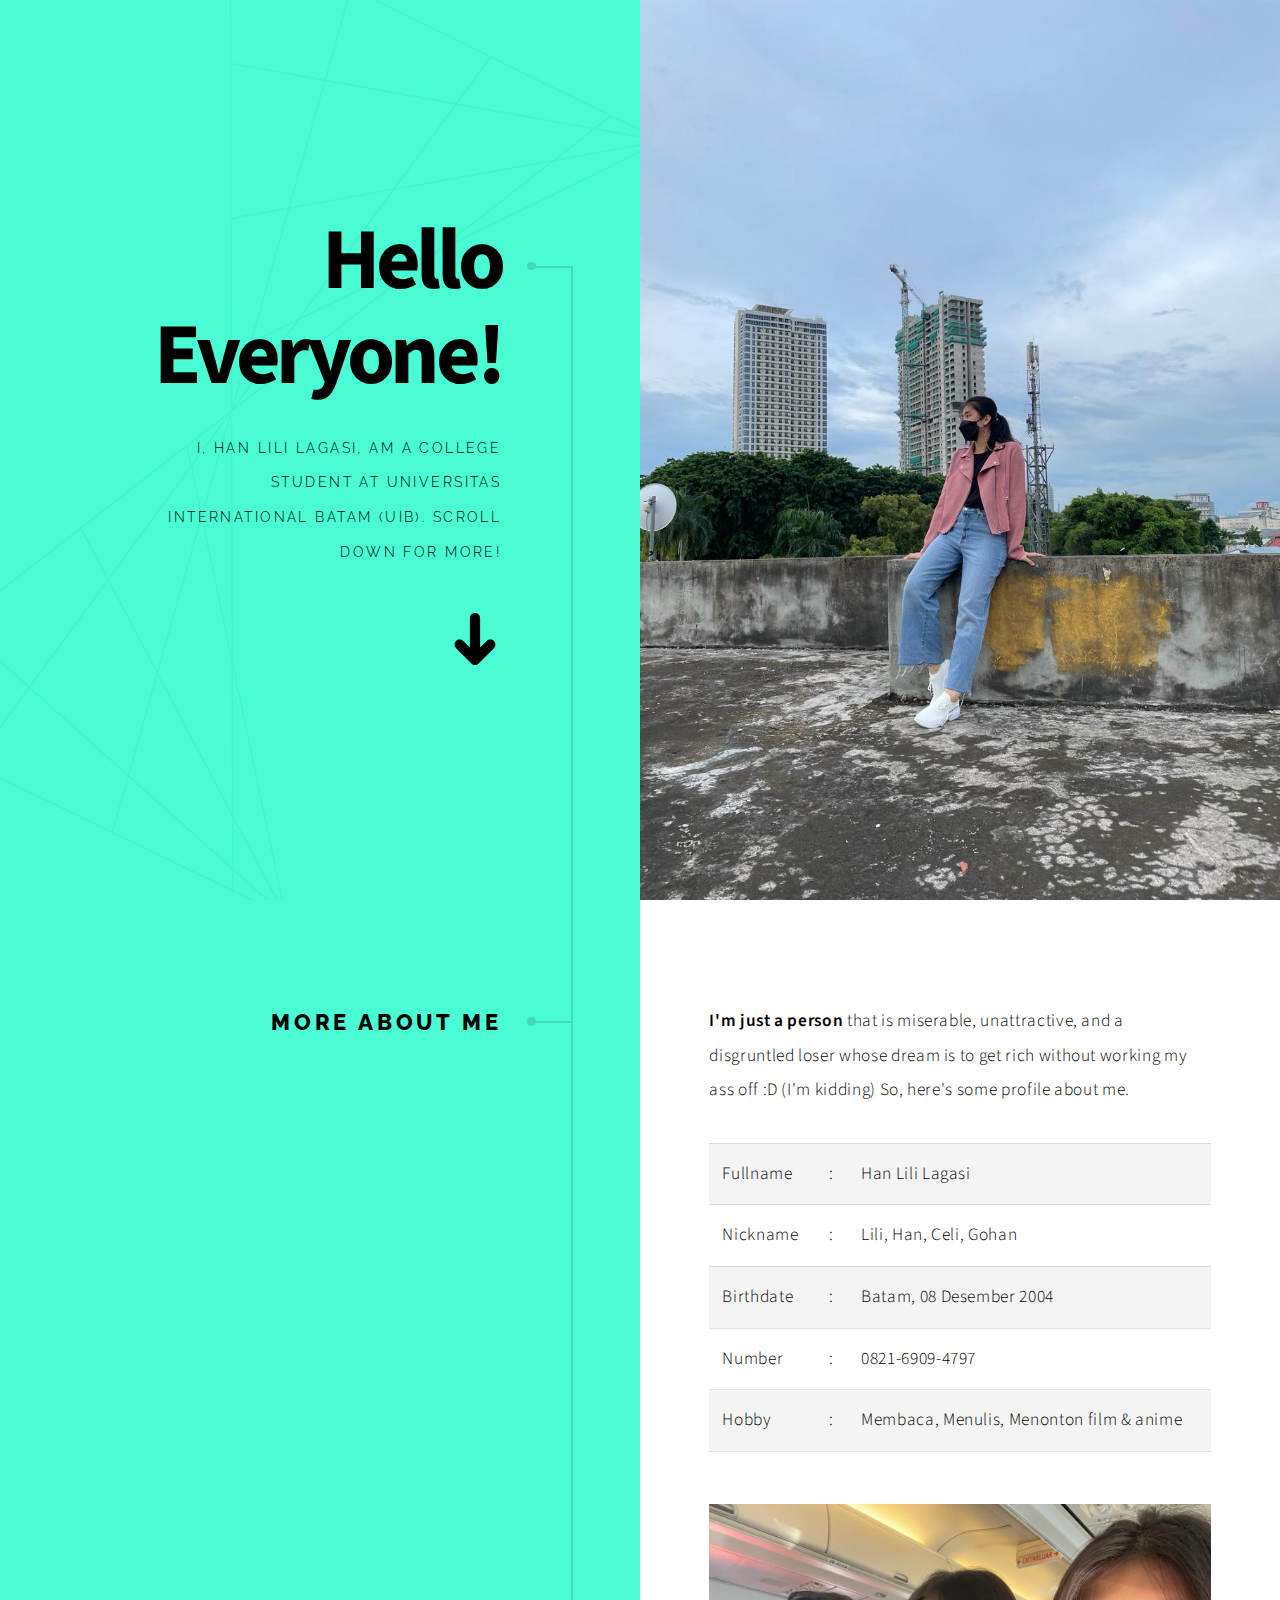
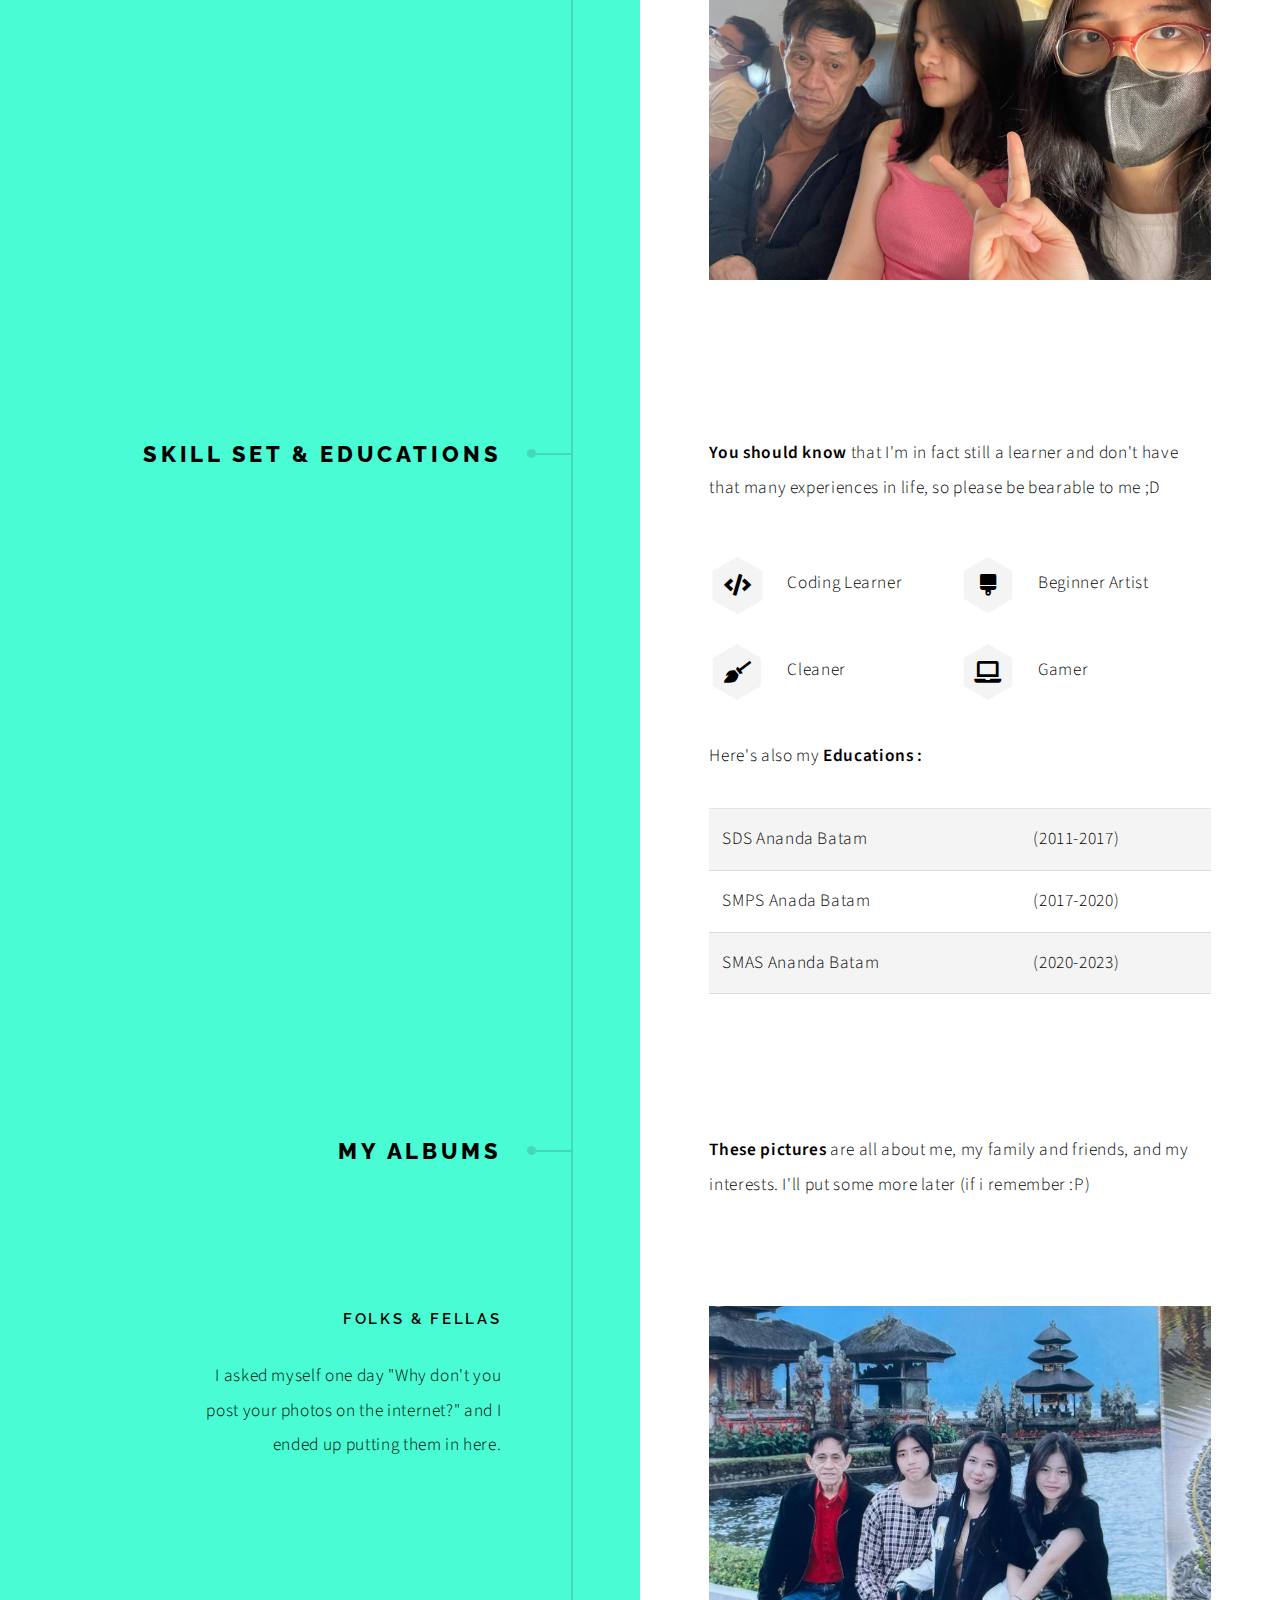
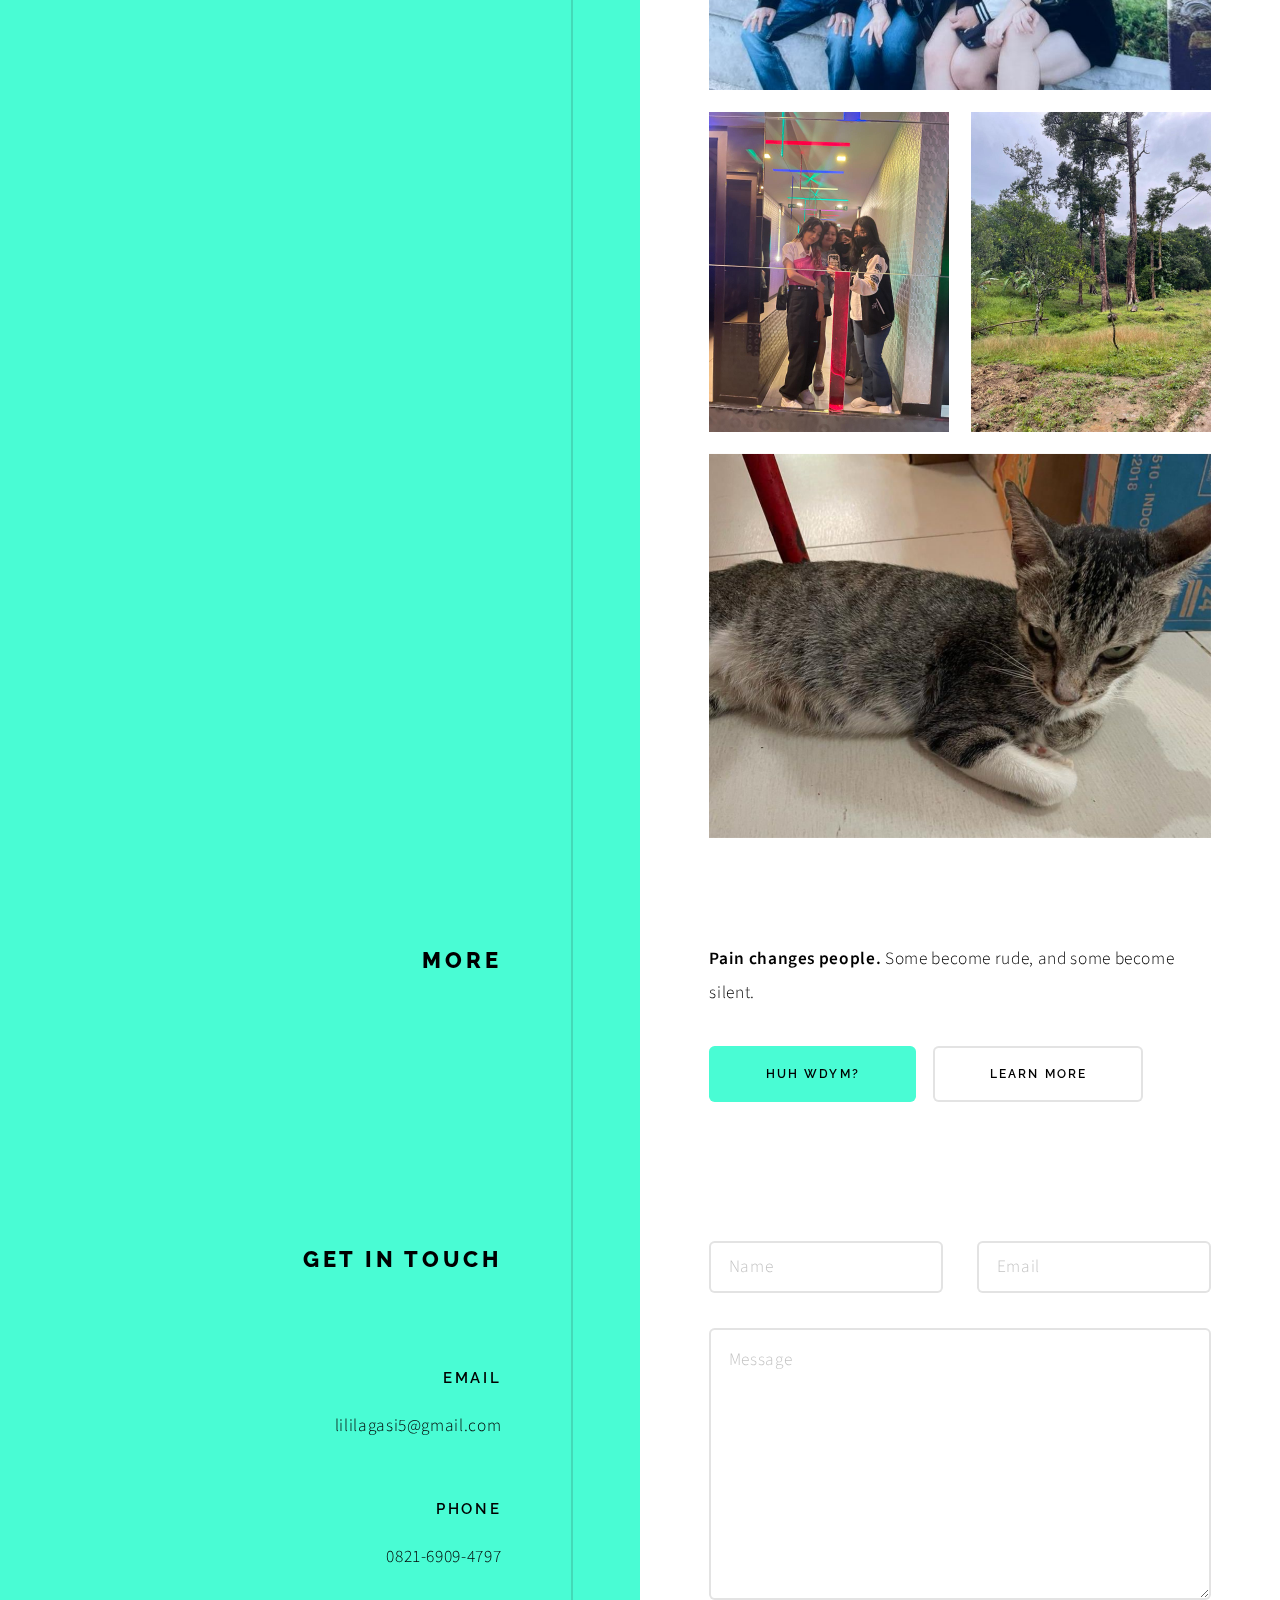
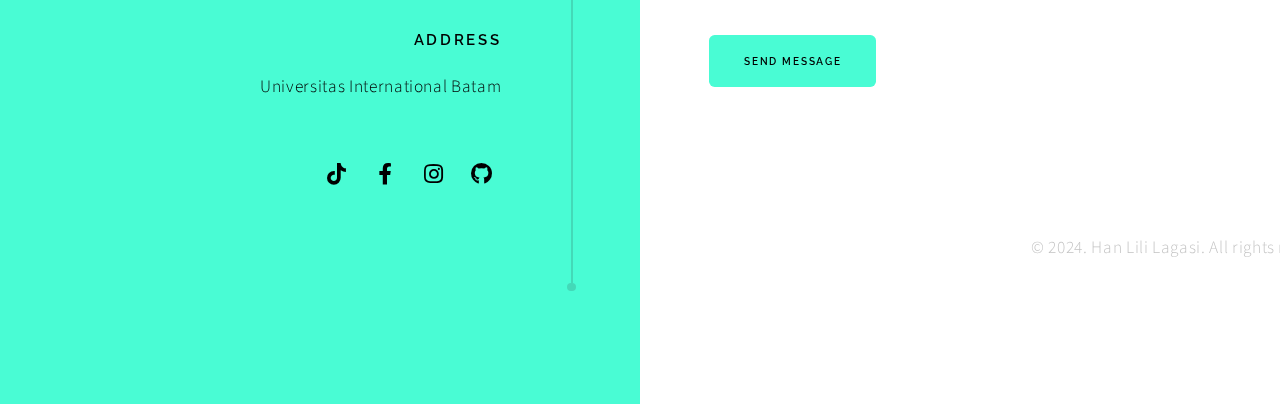
==== commit 3abf4036: "mengedit website" ====
--- a/data_diri/index.html
+++ b/data_diri/index.html
@@ -1,12 +1,7 @@
 <!DOCTYPE HTML>
-<!--
-	Paradigm Shift by HTML5 UP
-	html5up.net | @ajlkn
-	Free for personal and commercial use under the CCA 3.0 license (html5up.net/license)
--->
 <html>
 	<head>
-		<title>Paradigm Shift by HTML5 UP</title>
+		<title>Portofolio Website</title>
 		<meta charset="utf-8" />
 		<meta name="viewport" content="width=device-width, initial-scale=1, user-scalable=no" />
 		<meta name="description" content="" />
@@ -21,393 +16,132 @@
 				<!-- Intro -->
 					<section class="intro">
 						<header>
-							<h1>Paradigm Shift</h1>
-							<p>A free responsive site template designed by <a href="https://twitter.com/ajlkn">@ajlkn</a> / <a href="https://html5up.net">HTML5 UP</a></p>
+							<h1>Hello Everyone!</h1>
+							<p>I, Han Lili Lagasi, am a college student at Universitas International Batam (UIB). Scroll down for more!</p>
 							<ul class="actions">
 								<li><a href="#first" class="arrow scrolly"><span class="label">Next</span></a></li>
 							</ul>
 						</header>
 						<div class="content">
-							<span class="image fill" data-position="center"><img src="images/pic01.jpg" alt="" /></span>
+							<span class="image fill" data-position="center"><img src="images/intro_me2.jpg" alt="" /></span>
 						</div>
 					</section>
 
 				<!-- Section -->
 					<section id="first">
 						<header>
-							<h2>Magna sed nullam nisl adipiscing</h2>
-						</header>
-						<div class="content">
-							<p><strong>Lorem ipsum dolor</strong> sit amet consectetur adipiscing elit. Duis dapibus rutrum facilisis. Class aptent taciti sociosqu ad litora torquent per conubia nostra, per inceptos himenaeos. Etiam tristique libero eu nibh porttitor amet fermentum. Nullam venenatis erat id vehicula ultrices sed ultricies condimentum. Magna sed etiam consequat, et lorem adipiscing sed nulla. Volutpat nisl et tempus et dolor libero, feugiat magna tempus, sed et lorem adipiscing.</p>
-							<span class="image main"><img src="images/pic02.jpg" alt="" /></span>
-						</div>
-					</section>
-
-				<!-- Section -->
-					<section>
-						<header>
-							<h2>Feugiat consequat tempus ultrices</h2>
-						</header>
-						<div class="content">
-							<p><strong>Etiam tristique libero</strong> eu nibh porttitor amet fermentum. Nullam venenatis erat id vehicula ultrices sed ultricies condimentum.</p>
+							<h2>More About Me</h2>
+						</header>
+						<div class="content">
+							<p><strong>I'm just a person</strong> that is miserable, unattractive, and a disgruntled loser whose dream is to get rich without working my ass off :D (I'm kidding) So, here's some profile about me. 
+								<table border="1" cellpadding="3" cellspacing="0">
+									<tr>
+									  <td>Fullname</td>
+									  <td>:</td>
+									  <td>Han Lili Lagasi</td>
+									</tr>
+									<tr>
+									  <td>Nickname</td>
+									  <td>:</td>
+									  <td>Lili, Han, Celi, Gohan</td>
+									</tr>
+									<tr>
+									  <td>Birthdate</td>
+									  <td>:</td>
+									  <td>Batam, 08 Desember 2004</td>
+									</tr>
+									<tr>
+									  <td>Number</td>
+									  <td>:</td>
+									  <td>0821-6909-4797</td>
+									</tr>
+									<tr>
+										<td>Hobby</td>
+										<td>:</td>
+										<td>Membaca, Menulis, Menonton film & anime</td>
+									</tr>
+								  </table>
+								</p>
+							<span class="image main"><img src="images/family_plane.jpg" alt="" /></span>
+						</div>
+					</section>
+
+				<!-- Section -->
+					<section>
+						<header>
+							<h2>Skill Set & Educations</h2>
+						</header>
+						<div class="content">
+							<p><strong>You should know</strong> that I'm in fact still a learner and don't have that many experiences in life, so please be bearable to me ;D</p>
 							<ul class="feature-icons">
-								<li class="icon solid fa-laptop">Consequat tempus</li>
-								<li class="icon solid fa-bolt">Etiam adipiscing</li>
-								<li class="icon solid fa-signal">Libero nullam</li>
-								<li class="icon solid fa-cog">Blandit condimentum</li>
-								<li class="icon solid fa-map-marker-alt">Lorem ipsum dolor</li>
-								<li class="icon solid fa-code">Nibh amet venenatis</li>
-							</ul>
-							<p>Vehicula ultrices sed ultricies condimentum. Magna sed etiam consequat, et lorem adipiscing sed nulla. Volutpat nisl et tempus et dolor libero, feugiat magna tempus, sed et lorem adipiscing.</p>
-						</div>
-					</section>
-
-				<!-- Section -->
-					<section>
-						<header>
-							<h2>Ultrices erat magna sed condimentum</h2>
-						</header>
-						<div class="content">
-							<p><strong>Integer mollis egestas</strong> nam maximus erat id euismod egestas. Pellentesque sapien ac quam. Lorem ipsum dolor sit nullam.</p>
+								<li class="icon solid fa-code">Coding Learner</li>
+								<li class="icon solid fa-brush">Beginner Artist</li>
+								<li class="icon solid fa-broom">Cleaner</li>
+								<li class="icon solid fa-laptop">Gamer</li>
+							</ul>
+							<p>Here's also my <strong>Educations :</strong></p>
+								<table border="1" cellpadding="3" cellspacing="0">
+									<tr>
+										<td>SDS Ananda Batam</td>
+										<td>(2011-2017)</td>
+									</tr>
+									<tr>
+										<td>SMPS Anada Batam</td>
+										<td>(2017-2020)</td>
+									</tr>
+									<tr>
+										<td>SMAS Ananda Batam</td>
+										<td>(2020-2023)</td>
+									</tr>
+								</table>
+							</p>
+						</div>
+					</section>
+
+				<!-- Section -->
+					<section>
+						<header>
+							<h2>My Albums</h2>
+						</header>
+						<div class="content">
+							<p><strong>These pictures</strong> are all about me, my family and friends, and my interests. I'll put some more later (if i remember :P)</p>
 
 							<!-- Section -->
 								<section>
 									<header>
-										<h3>Erat aliquam</h3>
-										<p>Vehicula ultrices dolor amet ultricies et condimentum. Magna sed etiam consequat, et lorem adipiscing sed dolor sit amet, consectetur amet do eiusmod tempor incididunt  ipsum suspendisse ultrices gravida.</p>
+										<h3>Folks & Fellas</h3>
+										<p>I asked myself one day "Why don't you post your photos on the internet?" and I ended up putting them in here.</p>
 									</header>
 									<div class="content">
 										<div class="gallery">
-											<a href="images/gallery/fulls/01.jpg" class="landscape"><img src="images/gallery/thumbs/01.jpg" alt="" /></a>
-											<a href="images/gallery/fulls/02.jpg"><img src="images/gallery/thumbs/02.jpg" alt="" /></a>
-											<a href="images/gallery/fulls/03.jpg"><img src="images/gallery/thumbs/03.jpg" alt="" /></a>
-											<a href="images/gallery/fulls/04.jpg" class="landscape"><img src="images/gallery/thumbs/04.jpg" alt="" /></a>
+											<a href="images/gallery/fulls/family_photo.jpg" class="landscape"><img src="images/gallery/thumbs/family_photo.jpg" alt="Family Photo" /></a>
+											<a href="images/gallery/fulls/friends2.jpg"><img src="images/gallery/thumbs/friends2.jpg" alt="My Friends" /></a>
+											<a href="images/gallery/fulls/scenery.jpg"><img src="images/gallery/thumbs/scenery.jpg" alt="Scenery" /></a>
+											<a href="images/gallery/fulls/cat_totoro.jpg" class="landscape"><img src="images/gallery/thumbs/cat_totoro.jpg" alt="Cat" /></a>
 										</div>
 									</div>
 								</section>
 
-							<!-- Section -->
-								<section>
-									<header>
-										<h3>Nisl consequat</h3>
-										<p>Aenean ornare velit lacus, ac varius enim ullamcorper eu. Proin aliquam sed facilisis ante interdum congue. Integer mollis, nisl amet convallis, porttitor magna ullamcorper, amet mauris. Ut magna finibus nisi nec lacinia ipsum maximus.</p>
-									</header>
-									<div class="content">
-										<div class="gallery">
-											<a href="images/gallery/fulls/05.jpg" class="landscape"><img src="images/gallery/thumbs/05.jpg" alt="" /></a>
-											<a href="images/gallery/fulls/06.jpg"><img src="images/gallery/thumbs/06.jpg" alt="" /></a>
-											<a href="images/gallery/fulls/07.jpg"><img src="images/gallery/thumbs/07.jpg" alt="" /></a>
-										</div>
-									</div>
-								</section>
-
-							<!-- Section -->
-								<section>
-									<header>
-										<h3>Lorem gravida</h3>
-										<p>Proin aliquam facilisis ante interdum. Sed nulla amet lorem feugiat tempus aenean ornare velit lacus, ac varius sed enim lorem ullamcorper dolore.  ac varius enim lorem ullamcorper dolore. Proin aliquam facilisis.</p>
-									</header>
-									<div class="content">
-										<div class="gallery">
-											<a href="images/gallery/fulls/08.jpg" class="portrait"><img src="images/gallery/thumbs/08.jpg" alt="" /></a>
-											<a href="images/gallery/fulls/09.jpg" class="portrait"><img src="images/gallery/thumbs/09.jpg" alt="" /></a>
-											<a href="images/gallery/fulls/10.jpg" class="landscape"><img src="images/gallery/thumbs/10.jpg" alt="" /></a>
-										</div>
-									</div>
-								</section>
-
-						</div>
-					</section>
-
-				<!-- Section -->
-					<section>
-						<header>
-							<h2>Duis sed adpiscing veroeros amet</h2>
-						</header>
-						<div class="content">
-							<p><strong>Proin tempus feugiat</strong> sed varius enim lorem ullamcorper dolore aliquam aenean ornare velit lacus, ac varius enim lorem ullamcorper dolore.</p>
+				<!-- Section -->
+					<section>
+						<header>
+							<h2>More</h2>
+						</header>
+						<div class="content">
+							<p><strong>Pain changes people.</strong> Some become rude, and some become silent.</p>
 							<ul class="actions">
-								<li><a href="#" class="button primary large">Get Started</a></li>
+								<li><a href="#" class="button primary large">Huh Wdym?</a></li>
 								<li><a href="#" class="button large">Learn More</a></li>
 							</ul>
 						</div>
 					</section>
 
-				<!-- Elements -->
-				<!--
-					<section>
-						<header>
-							<h2>Elements</h2>
-						</header>
-						<div class="content">
-
-							<section>
-								<header>
-									<h3>Text</h3>
-								</header>
-								<div class="content">
-									<p>This is <b>bold</b> and this is <strong>strong</strong>. This is <i>italic</i> and this is <em>emphasized</em>.
-									This is <sup>superscript</sup> text and this is <sub>subscript</sub> text.
-									This is <u>underlined</u> and this is code: <code>for (;;) { ... }</code>. Finally, <a href="#">this is a link</a>.</p>
-									<hr />
-									<h2>Heading Level 2</h2>
-									<h3>Heading Level 3</h3>
-									<h4>Heading Level 4</h4>
-									<h5>Heading Level 5</h5>
-									<hr />
-									<h5>Blockquote</h5>
-									<blockquote>Fringilla nisl. Donec accumsan interdum nisi, quis tincidunt felis sagittis eget tempus euismod. Vestibulum ante ipsum primis in faucibus vestibulum. Blandit adipiscing eu felis iaculis volutpat ac adipiscing accumsan faucibus. Vestibulum ante ipsum primis in faucibus lorem ipsum dolor sit amet nullam adipiscing eu felis.</blockquote>
-									<h5>Preformatted</h5>
-									<pre><code>i = 0;
-
-while (!deck.isInOrder()) {
-  print 'Iteration ' + i;
-  deck.shuffle();
-  i++;
-}
-
-print 'Sorted in ' + i + ' iterations.';</code></pre>
-								</div>
-							</section>
-
-							<section>
-								<header>
-									<h3>Lists</h3>
-								</header>
-								<div class="content">
-
-									<h4>Unordered</h4>
-									<ul>
-										<li>Dolor pulvinar etiam.</li>
-										<li>Sagittis adipiscing.</li>
-										<li>Felis enim feugiat.</li>
-									</ul>
-
-									<h4>Alternate</h4>
-									<ul class="alt">
-										<li>Dolor pulvinar etiam.</li>
-										<li>Sagittis adipiscing.</li>
-										<li>Felis enim feugiat.</li>
-									</ul>
-
-									<h4>Ordered</h4>
-									<ol>
-										<li>Dolor pulvinar etiam.</li>
-										<li>Etiam vel felis viverra.</li>
-										<li>Felis enim feugiat.</li>
-										<li>Dolor pulvinar etiam.</li>
-										<li>Etiam vel felis lorem.</li>
-										<li>Felis enim et feugiat.</li>
-									</ol>
-									<h4>Icons</h4>
-									<ul class="icons">
-										<li><a href="#" class="icon brands fa-twitter"><span class="label">Twitter</span></a></li>
-										<li><a href="#" class="icon brands fa-facebook-f"><span class="label">Facebook</span></a></li>
-										<li><a href="#" class="icon brands fa-instagram"><span class="label">Instagram</span></a></li>
-										<li><a href="#" class="icon brands fa-github"><span class="label">Github</span></a></li>
-									</ul>
-
-									<h4>Actions</h4>
-									<ul class="actions">
-										<li><a href="#" class="button primary">Default</a></li>
-										<li><a href="#" class="button">Default</a></li>
-									</ul>
-									<ul class="actions stacked">
-										<li><a href="#" class="button primary">Default</a></li>
-										<li><a href="#" class="button">Default</a></li>
-									</ul>
-								</div>
-							</section>
-
-							<section>
-								<header>
-									<h3>Table</h3>
-								</header>
-								<div class="content">
-									<h4>Default</h4>
-									<div class="table-wrapper">
-										<table>
-											<thead>
-												<tr>
-													<th>Name</th>
-													<th>Description</th>
-													<th>Price</th>
-												</tr>
-											</thead>
-											<tbody>
-												<tr>
-													<td>Item One</td>
-													<td>Ante turpis integer aliquet porttitor.</td>
-													<td>29.99</td>
-												</tr>
-												<tr>
-													<td>Item Two</td>
-													<td>Vis ac commodo adipiscing arcu aliquet.</td>
-													<td>19.99</td>
-												</tr>
-												<tr>
-													<td>Item Three</td>
-													<td> Morbi faucibus arcu accumsan lorem.</td>
-													<td>29.99</td>
-												</tr>
-												<tr>
-													<td>Item Four</td>
-													<td>Vitae integer tempus condimentum.</td>
-													<td>19.99</td>
-												</tr>
-												<tr>
-													<td>Item Five</td>
-													<td>Ante turpis integer aliquet porttitor.</td>
-													<td>29.99</td>
-												</tr>
-											</tbody>
-											<tfoot>
-												<tr>
-													<td colspan="2"></td>
-													<td>100.00</td>
-												</tr>
-											</tfoot>
-										</table>
-									</div>
-
-									<h4>Alternate</h4>
-									<div class="table-wrapper">
-										<table class="alt">
-											<thead>
-												<tr>
-													<th>Name</th>
-													<th>Description</th>
-													<th>Price</th>
-												</tr>
-											</thead>
-											<tbody>
-												<tr>
-													<td>Item One</td>
-													<td>Ante turpis integer aliquet porttitor.</td>
-													<td>29.99</td>
-												</tr>
-												<tr>
-													<td>Item Two</td>
-													<td>Vis ac commodo adipiscing arcu aliquet.</td>
-													<td>19.99</td>
-												</tr>
-												<tr>
-													<td>Item Three</td>
-													<td> Morbi faucibus arcu accumsan lorem.</td>
-													<td>29.99</td>
-												</tr>
-												<tr>
-													<td>Item Four</td>
-													<td>Vitae integer tempus condimentum.</td>
-													<td>19.99</td>
-												</tr>
-												<tr>
-													<td>Item Five</td>
-													<td>Ante turpis integer aliquet porttitor.</td>
-													<td>29.99</td>
-												</tr>
-											</tbody>
-											<tfoot>
-												<tr>
-													<td colspan="2"></td>
-													<td>100.00</td>
-												</tr>
-											</tfoot>
-										</table>
-									</div>
-								</div>
-							</section>
-
-							<section>
-								<header>
-									<h3>Buttons</h3>
-								</header>
-								<div class="content">
-									<ul class="actions">
-										<li><a href="#" class="button primary">Primary</a></li>
-										<li><a href="#" class="button">Default</a></li>
-									</ul>
-									<ul class="actions">
-										<li><a href="#" class="button large">Large</a></li>
-										<li><a href="#" class="button">Default</a></li>
-										<li><a href="#" class="button small">Small</a></li>
-									</ul>
-									<ul class="actions">
-										<li><a href="#" class="button primary icon solid fa-download">Icon</a></li>
-										<li><a href="#" class="button icon solid fa-download">Icon</a></li>
-									</ul>
-									<ul class="actions">
-										<li><span class="button primary disabled">Disabled</span></li>
-										<li><span class="button disabled">Disabled</span></li>
-									</ul>
-								</div>
-							</section>
-
-							<section>
-								<header>
-									<h3>Form</h3>
-								</header>
-								<div class="content">
-									<form method="post" action="#">
-										<div class="fields">
-											<div class="field half">
-												<label for="demo-name">Name</label>
-												<input type="text" name="demo-name" id="demo-name" value="" placeholder="Jane Doe" />
-											</div>
-											<div class="field half">
-												<label for="demo-email">Email</label>
-												<input type="email" name="demo-email" id="demo-email" value="" placeholder="jane@untitled.tld" />
-											</div>
-											<div class="field">
-												<label for="demo-category">Category</label>
-												<select name="demo-category" id="demo-category">
-													<option value="">-</option>
-													<option value="1">Manufacturing</option>
-													<option value="1">Shipping</option>
-													<option value="1">Administration</option>
-													<option value="1">Human Resources</option>
-												</select>
-											</div>
-											<div class="field half">
-												<input type="radio" id="demo-priority-low" name="demo-priority" checked>
-												<label for="demo-priority-low">Low</label>
-											</div>
-											<div class="field half">
-												<input type="radio" id="demo-priority-high" name="demo-priority">
-												<label for="demo-priority-high">High</label>
-											</div>
-											<div class="field half">
-												<input type="checkbox" id="demo-copy" name="demo-copy">
-												<label for="demo-copy">Email me a copy</label>
-											</div>
-											<div class="field half">
-												<input type="checkbox" id="demo-human" name="demo-human" checked>
-												<label for="demo-human">Not a robot</label>
-											</div>
-											<div class="field">
-												<label for="demo-message">Message</label>
-												<textarea name="demo-message" id="demo-message" placeholder="Enter your message" rows="6"></textarea>
-											</div>
-										</div>
-										<ul class="actions">
-											<li><input type="submit" value="Send Message" class="primary" /></li>
-											<li><input type="reset" value="Reset" /></li>
-										</ul>
-									</form>
-								</div>
-							</section>
-
-						</div>
-					</section>
-				-->
-
 				<!-- Section -->
 					<section>
 						<header>
 							<h2>Get in touch</h2>
 						</header>
 						<div class="content">
-							<p><strong>Auctor commodo</strong> interdum et malesuada fames ac ante ipsum primis in faucibus. Pellentesque venenatis dolor imperdiet dolor mattis sagittis.</p>
 							<form>
 								<div class="fields">
 									<div class="field half">
@@ -429,34 +163,29 @@
 							<ul class="items">
 								<li>
 									<h3>Email</h3>
-									<a href="#">information@untitled.ext</a>
+									<p>lililagasi5@gmail.com</p>
 								</li>
 								<li>
 									<h3>Phone</h3>
-									<a href="#">(000) 000-0000</a>
+									<p>0821-6909-4797</p>
 								</li>
 								<li>
 									<h3>Address</h3>
-									<span>1234 Somewhere Road, Nashville, TN 00000</span>
-								</li>
-								<li>
-									<h3>Elsewhere</h3>
+									<span>Universitas International Batam</span>
+								</li>
+								<li>
 									<ul class="icons">
-										<li><a href="#" class="icon brands fa-twitter"><span class="label">Twitter</span></a></li>
+										<li><a href="https://www.tiktok.com/@kdhrkzha_?_t=8kwyr5H57xQ&_r=1" class="icon brands fa-tiktok"><span class="label">Tiktok</span></a></li>
 										<li><a href="#" class="icon brands fa-facebook-f"><span class="label">Facebook</span></a></li>
-										<li><a href="#" class="icon brands fa-instagram"><span class="label">Instagram</span></a></li>
-										<li><a href="#" class="icon brands fa-linkedin-in"><span class="label">LinkedIn</span></a></li>
+										<li><a href="https://www.instagram.com/honeylilee?igsh=MW9vYWZxZGYwaW9mZg%3D%3D&utm_source=qr" class="icon brands fa-instagram"><span class="label">Instagram</span></a></li>
 										<li><a href="#" class="icon brands fa-github"><span class="label">GitHub</span></a></li>
-										<li><a href="#" class="icon brands fa-codepen"><span class="label">Codepen</span></a></li>
 									</ul>
 								</li>
 							</ul>
+							<!-- Copyright -->
+					<div class="copyright">&copy; 2024. Han Lili Lagasi. All rights reserved. </div>
 						</footer>
 					</section>
-
-				<!-- Copyright -->
-					<div class="copyright">&copy; Untitled. All rights reserved. Design: <a href="https://html5up.net">HTML5 UP</a>.</div>
-
 			</div>
 
 		<!-- Scripts -->
--- a/data_diri/assets/css/main.css
+++ b/data_diri/assets/css/main.css
@@ -1,11 +1,5 @@
 @import url(fontawesome-all.min.css);
 @import url("https://fonts.googleapis.com/css?family=Source+Sans+Pro:300,600,700,300i,600i,700i|Raleway:600,800");
-
-/*
-	Paradigm Shift by HTML5 UP
-	html5up.net | @ajlkn
-	Free for personal and commercial use under the CCA 3.0 license (html5up.net/license)
-*/
 
 html, body, div, span, applet, object,
 iframe, h1, h2, h3, h4, h5, h6, p, blockquote,
